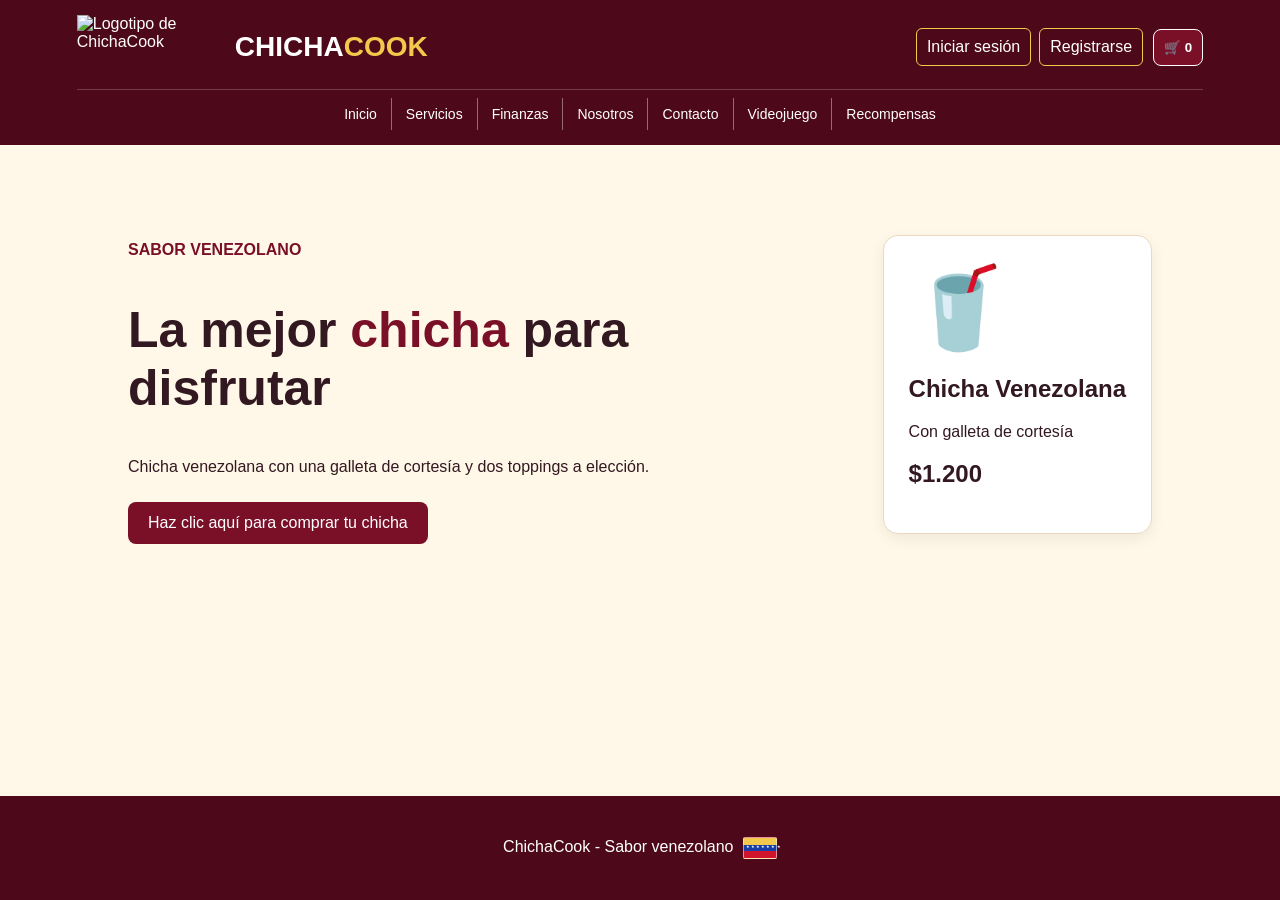
==== index.html @ 67ccfd41 "Add files via upload" ====
<!DOCTYPE html>
<html lang="es">
<head>
    <meta charset="UTF-8">
    <meta name="viewport" content="width=device-width, initial-scale=1.0">
    <link rel="icon" type="image/jpeg" href="imagenes/ChichaCook.png">
    <title>ChichaCook</title>
    <link rel="stylesheet" href="css/style.css">
</head>
<body>

<header>
    <a class="logo" href="index.html" aria-label="ChichaCook, inicio">
        <img src="imagenes/ChichaCook.png" alt="Logotipo de ChichaCook">
        <span class="logo-name"><span>CHICHA</span><span class="logo-accent">COOK</span></span>
    </a>

    <nav class="main-nav" aria-label="Navegación principal">
        <a href="index.html">Inicio</a>
        <a href="servicios.html">Servicios</a>
        <a href="finanzas.html">Finanzas</a>
        <a href="nosotros.html">Nosotros</a>
        <a href="contacto.html">Contacto</a>
        <a href="videojuego.html">Videojuego</a>
        <a href="recompensas.html">Recompensas</a>
</nav>

        <div class="header-actions">
                <nav class="account-nav" aria-label="Cuenta">
                        <a href="login.html">Iniciar sesión</a>
                        <a href="registrarse.html">Registrarse</a>
                </nav>
                <button type="button" onclick="mostrarCarrito()" aria-label="Mostrar carrito">🛒 <b id="cantidad">0</b></button>
        </div>

</header>

<section class="inicio">
    <div>
        <p class="amarillo">SABOR VENEZOLANO</p>

        <h1>La mejor <span>chicha</span> para disfrutar</h1>

        <p>
            Chicha venezolana con una galleta de cortesía
            y dos toppings a elección.
        </p>

        <a class="boton" href="servicios.html">Haz clic aquí para comprar tu chicha</a>
    </div>

    <div class="tarjeta">
        <div class="vaso">🥤</div>
        <h2>Chicha Venezolana</h2>
        <p>Con galleta de cortesía</p>
        <h2>$1.200</h2>
    </div>
</section>


<footer>
    <p>ChichaCook - Sabor venezolano <span class="bandera-venezuela" role="img" aria-label="Bandera de Venezuela"></span></p>
</footer>

<div id="carrito" class="carrito"></div>

<script src="js/script.js"></script>
</body>
</html>
---- css/style.css ----
body {
    margin: 0;
    min-height: 100vh;
    display: flex;
    flex-direction: column;
    font-family: Arial;
    background: #fff8e8;
    color: #321820;
}

header {
    background: #4d0919;
    color: white;
    padding: 15px 6%;
    display: flex;
    align-items: center;
    flex-wrap: wrap;
    gap: 18px;
}

.logo {
    display: flex;
    align-items: center;
    gap: 8px;
    margin-right: auto;
    color: inherit;
    flex-shrink: 0;
    text-decoration: none;
}

.logo img {
    display: block;
    width: 150px;
    height: 64px;
    object-fit: contain;
}

.logo-name {
    color: white;
    font-size: 28px;
    font-weight: bold;
    line-height: 1;
    white-space: nowrap;
}

.logo-accent {
    color: #f2c94c;
}

.logo:focus-visible {
    outline: 2px solid #f2c94c;
    outline-offset: 4px;
}

header h2 {
    margin-right: 0;
}

header h2 span {
    color: #f2c94c;
}

.main-nav,
.account-nav {
    display: flex;
    align-items: center;
}

.main-nav {
    gap: 0;
}

.main-nav a {
    padding: 8px 11px;
    border-right: 1px solid #ffffff66;
    white-space: nowrap;
}

.main-nav a:last-child {
    border-right: 0;
}

.account-nav {
    gap: 8px;
}

.account-nav a {
    padding: 9px 10px;
    border: 1px solid #f2c94c;
    border-radius: 6px;
    white-space: nowrap;
}

.session-user {
    color: white;
    font-weight: bold;
    white-space: nowrap;
}

.session-points {
    padding: 7px 9px;
    color: #4d0919;
    background: #fff8e8;
    border: 1px solid #f2c94c;
    border-radius: 6px;
    font-size: 13px;
    font-weight: bold;
    white-space: nowrap;
}

.account-nav .logout-button {
    padding: 9px 10px;
    color: white;
    background: #7a1028;
    border: 1px solid #f2c94c;
    border-radius: 6px;
    white-space: nowrap;
}

.header-actions {
    display: flex;
    align-items: center;
    gap: 10px;
}

.main-nav a,
.account-nav a {
    color: white;
    text-decoration: none;
}

.main-nav a:hover,
.account-nav a:hover {
    color: #f2c94c;
}

header button {
    background: #7a1028;
    color: white;
    border: 1px solid white;
    padding: 10px;
    border-radius: 8px;
    cursor: pointer;
}

.inicio {
    padding: 80px 10%;
    display: flex;
    justify-content: space-between;
    align-items: center;
    gap: 30px;
}

.inicio div {
    max-width: 550px;
}

.inicio h1 {
    font-size: 50px;
}

.inicio h1 span {
    color: #7a1028;
}

.inicio a:not(.boton) {
    color: #7a1028;
    font-weight: bold;
}

.amarillo {
    color: #7a1028;
    font-weight: bold;
}

.boton {
    display: inline-block;
    background: #7a1028;
    color: white;
    border: none;
    padding: 12px 20px;
    border-radius: 8px;
    text-decoration: none;
    cursor: pointer;
    margin-top: 10px;
}

.boton:hover {
    background: #9d2940;
}

.seccion {
    padding: 60px 10%;
}

.seccion h1 {
    font-size: 40px;
}

.seccion h2 a {
    color: #7a1028;
    text-decoration: none;
}

.tarjeta {
    background: white;
    padding: 25px;
    border-radius: 15px;
    border: 1px solid #ead8c2;
    box-shadow: 0 5px 15px #0001;
}

.tarjetas {
    display: flex;
    gap: 20px;
    margin: 30px 0;
}

.tarjetas .tarjeta,
.precio {
    flex: 1;
}

.precio {
    background: #7a1028;
    color: white;
    padding: 25px;
    border-radius: 15px;
}

.precio h2 {
    color: #f2c94c;
}

.pedido {
    display: flex;
    gap: 25px;
}

.pedido .tarjeta {
    flex: 1;
}

label {
    display: block;
    margin-top: 15px;
    font-weight: bold;
}

select,
input,
textarea {
    width: 100%;
    padding: 10px;
    margin-top: 5px;
    border: 1px solid #ead8c2;
    border-radius: 7px;
    box-sizing: border-box;
}

textarea {
    resize: none;
}

.vaso {
    font-size: 80px;
}

.contacto {
    display: flex;
    gap: 25px;
}

.contacto .tarjeta {
    flex: 1;
}

.login-container {
    display: grid;
    grid-template-columns: minmax(240px, 360px) minmax(300px, 440px);
    align-items: stretch;
    justify-content: center;
    gap: 24px;
    padding: 55px 20px;
}

.auth-welcome {
    display: flex;
    flex-direction: column;
    justify-content: center;
    padding: 38px 32px;
    color: white;
    background: #4d0919;
    border-bottom: 6px solid #f2c94c;
    border-radius: 8px;
    box-sizing: border-box;
}

.auth-welcome h1 {
    margin: 8px 0 14px;
    color: white;
    font-size: 34px;
}

.auth-welcome p:last-child {
    margin-bottom: 0;
    line-height: 1.6;
}

.auth-eyebrow {
    margin: 0;
    color: #f2c94c;
    font-size: 13px;
    font-weight: bold;
}

.login-form,
.register-form {
    width: 100%;
    max-width: 440px;
    padding: 30px;
    background: white;
    border: 2px solid #7a1028;
    border-top: 6px solid #f2c94c;
    border-radius: 8px;
    box-shadow: 0 8px 24px #4d091922;
    box-sizing: border-box;
}

.login-form h2,
.register-form h2 {
    margin: 0 0 22px;
    color: #7a1028;
    text-align: center;
}

.login-form input:focus,
.register-form input:focus {
    outline: 2px solid #f2c94c;
    border-color: #7a1028;
}

.password-field {
    position: relative;
}

.password-field input {
    padding-right: 82px;
}

.password-toggle {
    position: absolute;
    top: 50%;
    right: 8px;
    padding: 6px 8px;
    color: #7a1028;
    background: white;
    border: 0;
    border-radius: 5px;
    font: inherit;
    font-size: 13px;
    font-weight: bold;
    cursor: pointer;
    transform: translateY(-50%);
}

.password-toggle:focus-visible {
    outline: 2px solid #f2c94c;
    outline-offset: 2px;
}

.btn-submit {
    width: 100%;
    margin-top: 22px;
    padding: 12px 18px;
    color: white;
    background: #7a1028;
    border: 0;
    border-radius: 6px;
    font: inherit;
    font-weight: bold;
    cursor: pointer;
}

.btn-submit:hover {
    background: #9d2940;
}

.form-footer {
    margin-top: 18px;
    text-align: center;
}

.form-footer a {
    color: #7a1028;
}

.recovery-link {
    display: block;
    margin: 12px auto 0;
    padding: 0;
    color: #7a1028;
    background: none;
    border: 0;
    font: inherit;
    text-decoration: underline;
    cursor: pointer;
}

.recovery-dialog {
    width: min(440px, calc(100% - 40px));
    max-width: none;
    padding: 0;
    border: 2px solid #7a1028;
    border-top: 6px solid #f2c94c;
    border-radius: 8px;
    box-shadow: 0 12px 36px #0004;
}

.recovery-dialog::backdrop {
    background: #32182099;
}

.recovery-form {
    position: relative;
    padding: 30px;
}

.recovery-form h2 {
    margin: 0 32px 12px 0;
    color: #7a1028;
}

.recovery-form input:focus {
    outline: 2px solid #f2c94c;
    border-color: #7a1028;
}

.recovery-notice,
.recovery-message {
    line-height: 1.5;
}

.recovery-notice {
    margin: 0 0 18px;
    color: #5c4a4d;
    font-size: 14px;
}

.recovery-message {
    margin: 14px 0 0;
    color: #4d0919;
    font-weight: bold;
}

.recovery-close {
    position: absolute;
    top: 12px;
    right: 14px;
    padding: 2px 8px;
    color: #4d0919;
    background: transparent;
    border: 0;
    font-size: 26px;
    cursor: pointer;
}

footer {
    background: #4d0919;
    color: white;
    text-align: center;
    padding: 25px;
    margin-top: auto;
}

.bandera-venezuela {
    position: relative;
    display: inline-block;
    width: 34px;
    height: 22px;
    margin-left: 5px;
    vertical-align: middle;
    border: 1px solid #ffffff88;
    border-radius: 2px;
    background: linear-gradient(to bottom, #f2c94c 0 33.33%, #173ea5 33.33% 66.66%, #cf142b 66.66% 100%);
    box-sizing: border-box;
}

.bandera-venezuela::after {
    position: absolute;
    top: 7px;
    left: 2px;
    width: calc(100% - 4px);
    color: white;
    content: "★ ★ ★ ★ ★ ★ ★";
    font-size: 4px;
    line-height: 1;
    text-align: center;
    white-space: nowrap;
}

.carrito {
    display: none;
    position: fixed;
    right: 20px;
    top: 80px;
    width: 300px;
    max-width: calc(100% - 40px);
    max-height: calc(100vh - 100px);
    overflow-y: auto;
    background: white;
    padding: 20px;
    border: 3px solid #f2c94c;
    border-radius: 15px;
    box-shadow: 0 5px 20px #0004;
    z-index: 10;
    box-sizing: border-box;
}

.carrito.mostrar {
    display: block;
}

.cart-item {
    padding: 12px 0;
    border-bottom: 1px solid #ead8c2;
}

.cart-item label {
    margin-top: 8px;
}

.cart-actions {
    display: flex;
    gap: 8px;
}

.cart-actions .boton {
    flex: 1;
    margin-top: 8px;
    padding: 9px 10px;
}

.trabajadores {
    display: grid;
    grid-template-columns: repeat(3, 1fr);
    gap: 20px;
    margin-top: 30px;
}

.trabajador {
    background: white;
    padding: 25px;
    text-align: center;
    border-radius: 15px;
    border: 1px solid #ead8c2;
    box-shadow: 0 5px 15px #0001;
}

.trabajador h2 {
    color: #7a1028;
    margin-bottom: 5px;
}

.trabajador h3 {
    color: #9d2940;
}

.foto {
    font-size: 65px;
    background: #f8e7b6;
    width: 100px;
    height: 100px;
    margin: auto;
    border-radius: 50%;
    display: flex;
    align-items: center;
    justify-content: center;
    object-fit: cover;
}

.trabajador img.foto {
    display: block;
    width: 150px;
    height: 150px;
    border: 4px solid #f2c94c;
    outline: 3px solid #7a1028;
    box-sizing: border-box;
    object-position: center 25%;
    box-shadow: 0 4px 12px #4d091933;
}

.game-result-popup {
    position: fixed;
    top: 50%;
    left: 50%;
    z-index: 1000;
    display: grid;
    min-width: 230px;
    max-width: calc(100% - 32px);
    box-sizing: border-box;
    gap: 8px;
    padding: 22px 28px;
    color: #321820;
    background: white;
    border: 2px solid #d9b544;
    border-radius: 14px;
    box-shadow: 0 12px 36px #0005;
    text-align: center;
    visibility: hidden;
    opacity: 0;
    pointer-events: none;
    transform: translate(-50%, -45%) scale(.96);
    transition: opacity 160ms ease, transform 160ms ease, visibility 160ms;
}

.game-result-popup.is-visible {
    visibility: visible;
    opacity: 1;
    transform: translate(-50%, -50%) scale(1);
}

.game-result-popup strong {
    font-size: 24px;
}

.game-result-popup span {
    font-size: 17px;
    font-weight: bold;
}

.game-result-popup.is-win {
    min-width: min(380px, calc(100vw - 32px));
    gap: 12px;
    padding: 34px 40px;
    color: #124b32;
    background: linear-gradient(145deg, #fffef7, #e4f8e9);
    border: 4px solid #248451;
    box-shadow: 0 18px 55px #0007, 0 0 0 8px #f2c94c66;
}

.game-result-popup.is-win strong {
    font-size: clamp(34px, 8vw, 46px);
    text-shadow: 0 2px #f2c94c;
}

.game-result-popup.is-win span {
    font-size: clamp(22px, 5vw, 28px);
}

.game-result-popup.is-loss {
    color: #8f1025;
    background: linear-gradient(145deg, #fffafa, #ffe3e6);
    border: 4px solid #c51f35;
}

.game-result-popup.is-visible.is-loss {
    animation: game-loss-border-pulse 700ms ease-in-out infinite alternate;
}

.game-result-popup.is-loss strong {
    color: #b3122b;
    font-size: 30px;
}

@keyframes game-loss-border-pulse {
    from {
        border-color: #c51f35;
        box-shadow: 0 12px 36px #0005, 0 0 0 2px #c51f3544;
    }
    to {
        border-color: #850019;
        box-shadow: 0 14px 40px #0006, 0 0 0 8px #c51f3533;
    }
}

.game-result-popup.is-tie {
    border-color: #d6a900;
}

.game-confetti {
    position: fixed;
    inset: 0;
    z-index: 1001;
    overflow: hidden;
    pointer-events: none;
}

.game-confetti-piece {
    position: absolute;
    top: -24px;
    width: 10px;
    height: 16px;
    background: #f2c94c;
    animation: game-confetti-fall 2.4s ease-in forwards;
}

.game-confetti-piece:nth-child(3n) {
    background: #c51f35;
}

.game-confetti-piece:nth-child(3n + 1) {
    background: #248451;
}

.game-confetti-piece:nth-child(4n) {
    width: 8px;
    height: 12px;
    border-radius: 50%;
}

@keyframes game-confetti-fall {
    from {
        opacity: 1;
        transform: translate3d(0, -5vh, 0) rotate(0);
    }
    to {
        opacity: 0;
        transform: translate3d(var(--confetti-drift), 110vh, 0) rotate(800deg);
    }
}

.game-page {
    width: min(100% - 48px, 1040px);
    margin: 0 auto;
    padding: 48px 0 64px;
    box-sizing: border-box;
}

.game-welcome {
    display: flex;
    align-items: center;
    gap: 28px;
    padding: 32px;
    color: white;
    background: #4d0919;
    border-bottom: 6px solid #f2c94c;
    border-radius: 16px;
    box-shadow: 0 8px 24px #4d091922;
}

.blackjack-welcome-card {
    display: flex;
    width: 78px;
    height: 108px;
    flex: 0 0 auto;
    flex-direction: column;
    justify-content: space-between;
    padding: 8px;
    color: #c51f35;
    background: white;
    border: 2px solid #f2c94c;
    border-radius: 10px;
    box-shadow: 0 5px 12px #0004;
    box-sizing: border-box;
}

.blackjack-welcome-card span:last-child {
    align-self: flex-end;
    transform: rotate(180deg);
}

.blackjack-welcome-card strong {
    align-self: center;
    font-size: 36px;
    line-height: 1;
}

.roulette-welcome {
    margin-top: 30px;
}

.roulette-welcome-icon {
    display: grid;
    width: 88px;
    height: 88px;
    flex: 0 0 auto;
    place-items: center;
    color: #4d0919;
    background: #fff8e8;
    border: 3px solid #f2c94c;
    border-radius: 50%;
    font-size: 48px;
}

.game-eyebrow {
    margin: 0;
    color: #a32840;
    font-size: 13px;
    font-weight: bold;
    letter-spacing: 1.4px;
}

.game-welcome .game-eyebrow {
    color: #f2c94c;
}

.game-welcome h1 {
    margin: 8px 0 10px;
    font-size: clamp(26px, 4vw, 38px);
    line-height: 1.15;
}

.game-welcome div > p:last-child {
    margin: 0;
    color: #fff4e4;
    line-height: 1.6;
}

.blackjack-section {
    margin-top: 30px;
    padding: 28px;
    background: white;
    border: 1px solid #ead8c2;
    border-radius: 16px;
    box-shadow: 0 8px 24px #32182012;
}

.blackjack-heading,
.blackjack-footer {
    display: flex;
    align-items: center;
    justify-content: space-between;
    gap: 18px;
}

.blackjack-heading h2 {
    margin: 6px 0 0;
    color: #4d0919;
    font-size: 28px;
}

.blackjack-score {
    display: flex;
    flex-wrap: wrap;
    gap: 10px;
}

.blackjack-score span {
    padding: 10px 14px;
    color: #4d0919;
    background: #fff8e8;
    border: 1px solid #ead8c2;
    border-radius: 999px;
    white-space: nowrap;
}

.blackjack-score strong {
    margin-left: 4px;
    color: #7a1028;
}

.blackjack-table {
    display: grid;
    gap: 18px;
    margin: 24px 0;
    padding: 22px;
    background: #176244;
    border: 5px solid #4d0919;
    border-radius: 24px;
    box-shadow: inset 0 0 0 2px #f2c94c;
}

.blackjack-hand {
    min-height: 142px;
    padding: 16px;
    color: white;
    background: #ffffff0d;
    border: 1px solid #ffffff38;
    border-radius: 14px;
}

.hand-heading {
    display: flex;
    align-items: center;
    justify-content: space-between;
    gap: 12px;
}

.hand-heading h3 {
    margin: 0;
    font-size: 20px;
}

.hand-total {
    color: #f2c94c;
    font-weight: bold;
}

.playing-cards {
    display: flex;
    flex-wrap: wrap;
    gap: 12px;
    min-height: 106px;
    margin-top: 14px;
}

.playing-card {
    position: relative;
    display: flex;
    width: 72px;
    height: 102px;
    flex: 0 0 auto;
    flex-direction: column;
    justify-content: space-between;
    padding: 8px;
    color: #321820;
    background: #fffdf7;
    border: 2px solid #ead8c2;
    border-radius: 9px;
    box-shadow: 0 4px 8px #0003;
    box-sizing: border-box;
}

.playing-card.is-dealing {
    animation: card-deal 420ms cubic-bezier(.2, .8, .25, 1) both;
}

.playing-card.is-revealing {
    transform-origin: center;
    animation: card-reveal 460ms ease-out both;
}

.playing-cards .playing-card:nth-child(2) {
    animation-delay: 90ms;
}

.playing-cards .playing-card:nth-child(3) {
    animation-delay: 160ms;
}

.playing-cards .playing-card:nth-child(4) {
    animation-delay: 230ms;
}

.playing-card .card-corner {
    font-size: 16px;
    font-weight: bold;
    line-height: 1;
}

.playing-card .card-suit {
    align-self: center;
    font-size: 32px;
    line-height: 1;
}

.playing-card.is-red {
    color: #c51f35;
}

.playing-card.is-hidden {
    align-items: center;
    justify-content: center;
    color: white;
    background: repeating-linear-gradient(45deg, #7a1028, #7a1028 8px, #9d2940 8px, #9d2940 16px);
    border: 3px solid #f2c94c;
    font-size: 30px;
}

.blackjack-footer {
    padding-top: 18px;
    border-top: 1px solid #ead8c2;
}

.blackjack-footer p {
    margin: 0;
    color: #5c4045;
    font-weight: bold;
    line-height: 1.5;
}

.blackjack-footer .blackjack-message {
    flex: 1 1 240px;
    min-height: 24px;
    padding: 14px 16px;
    background: #fff8e8;
    border-left: 4px solid #f2c94c;
    border-radius: 8px;
}

.blackjack-message.is-win {
    color: #176244;
    background: #e8f5ed;
    border-left-color: #248451;
}

.blackjack-message.is-loss {
    color: #7a1028;
    background: #fff0f1;
    border-left-color: #c51f35;
}

.blackjack-message.is-tie {
    color: #634c00;
    background: #fff8d9;
    border-left-color: #d6a900;
}

.blackjack-message.message-pop {
    animation: message-pop 280ms ease-out;
}

.blackjack-actions {
    display: flex;
    flex-wrap: wrap;
    justify-content: flex-end;
    gap: 8px;
}

.bet-control {
    display: flex;
    align-items: center;
    gap: 8px;
    margin: 0;
    color: #4d0919;
    font-size: 14px;
}

.bet-control input {
    width: 100px;
    margin: 0;
    padding: 10px;
    font: inherit;
    font-weight: bold;
}

.bet-control input:focus-visible {
    outline: 2px solid #f2c94c;
    border-color: #7a1028;
}

.blackjack-actions .bet-control input:disabled {
    background: #f2ece7;
}

.blackjack-actions .boton {
    margin-top: 0;
    font: inherit;
    font-weight: bold;
}

.blackjack-actions .boton:disabled {
    background: #a99a9c;
    cursor: not-allowed;
}

.roulette-section {
    margin-top: 30px;
    padding: 28px;
    background: white;
    border: 1px solid #ead8c2;
    border-radius: 16px;
    box-shadow: 0 8px 24px #32182012;
}

.roulette-heading {
    display: flex;
    align-items: center;
    justify-content: space-between;
    gap: 18px;
}

.roulette-heading h2 {
    margin: 6px 0;
    color: #4d0919;
    font-size: 28px;
}

.roulette-heading div > p:last-child {
    margin: 0;
    color: #5c4045;
}

.roulette-countdown {
    width: 100%;
    margin: 0;
    padding: 10px 12px;
    color: #4d0919;
    background: #fff8e8;
    border: 1px solid #f2c94c;
    border-radius: 8px;
    font-size: 14px;
    font-weight: bold;
    line-height: 1.4;
    text-align: center;
}

.roulette-balance {
    flex: 0 0 auto;
    margin: 0;
    padding: 10px 14px;
    color: #4d0919;
    background: #fff8e8;
    border: 1px solid #ead8c2;
    border-radius: 999px;
    font-weight: bold;
}

.roulette-balance strong {
    color: #7a1028;
}

.roulette-layout {
    display: grid;
    grid-template-columns: minmax(0, 1fr) minmax(290px, 320px);
    align-items: start;
    gap: 24px;
    margin-top: 24px;
}

.roulette-table-wrap {
    min-width: 0;
    padding: 14px;
    overflow-x: hidden;
    background: #176244;
    border: 4px solid #4d0919;
    border-radius: 16px;
    box-shadow: inset 0 0 0 2px #f2c94c;
}

.roulette-felt {
    display: grid;
    min-width: 0;
    grid-template-columns: 38px repeat(12, minmax(0, 1fr)) 44px;
    grid-template-rows: repeat(5, 44px);
    gap: 4px;
}

.roulette-board {
    display: contents;
}

.roulette-number {
    position: relative;
    color: white;
    background: #252525;
    border: 1px solid #ffffffaa;
    border-radius: 5px;
    font: inherit;
    font-weight: bold;
    cursor: pointer;
    transition: transform 120ms ease, box-shadow 120ms ease;
}

.roulette-number.is-red {
    background: #c51f35;
}

.roulette-number.is-green {
    background: #16844f;
}

.roulette-number.is-on-bet,
.roulette-bet-choice.is-on-bet {
    box-shadow: inset 0 0 0 3px #f2c94c;
}

.roulette-chip {
    position: absolute;
    top: -6px;
    right: -5px;
    z-index: 3;
    display: grid;
    width: 19px;
    height: 19px;
    place-items: center;
    color: #4d0919;
    background: #f2c94c;
    border: 1px solid white;
    border-radius: 50%;
    font-size: 11px;
    line-height: 1;
}

.roulette-number:hover,
.roulette-number.is-selected {
    z-index: 1;
    outline: 3px solid #f2c94c;
    outline-offset: 1px;
    transform: scale(1.06);
}

.roulette-number:focus-visible,
.roulette-bet-choice:focus-visible,
.roulette-play .boton:focus-visible {
    outline: 3px solid #f2c94c;
    outline-offset: 3px;
}

.roulette-bet-options {
    display: contents;
}

.roulette-bet-choice {
    position: relative;
    width: 100%;
    min-width: 0;
    padding: 4px 2px;
    color: #321820;
    background: white;
    border: 1px solid #f2c94c;
    border-radius: 3px;
    font: inherit;
    font-size: 12px;
    font-weight: bold;
    cursor: pointer;
}

.roulette-quick-bets {
    display: flex;
    flex-wrap: wrap;
    align-items: center;
    justify-content: center;
    gap: 7px;
}

.roulette-quick-bets > span {
    width: 100%;
    color: #4d0919;
    font-size: 13px;
    font-weight: bold;
}

.roulette-chip-choice {
    min-width: 52px;
    padding: 7px 10px;
    color: #4d0919;
    background: #fff8e8;
    border: 1px solid #d9b544;
    border-radius: 999px;
    font: inherit;
    font-size: 13px;
    font-weight: bold;
    cursor: pointer;
}

.roulette-chip-choice[aria-pressed="true"] {
    color: white;
    background: #7a1028;
    border-color: #7a1028;
}

.roulette-chip-choice:disabled {
    cursor: not-allowed;
    opacity: .6;
}

.roulette-bet-choice.is-selected {
    outline: 2px solid #f2c94c;
    border-color: #7a1028;
}

.roulette-bet-choice.roulette-red {
    color: white;
    background: #c51f35;
    border-color: #c51f35;
}

.roulette-bet-choice.roulette-black {
    color: white;
    background: #252525;
    border-color: #252525;
}

.roulette-column-bet,
.roulette-dozen-bet {
    color: white;
    background: #176244;
    border-color: #f2c94c;
}

.roulette-outside-bet {
    font-size: 11px;
}

.roulette-selection {
    min-height: 22px;
    margin: 14px 0 0;
    color: white;
    font-weight: bold;
}

.roulette-pending {
    margin-top: 12px;
    padding: 12px;
    color: #321820;
    background: #fff8e8;
    border: 1px solid #f2c94c;
    border-radius: 6px;
}

.roulette-pending-heading {
    display: flex;
    align-items: center;
    justify-content: space-between;
    gap: 8px;
    font-size: 14px;
}

.roulette-clear-bets {
    padding: 5px 8px;
    color: #7a1028;
    background: white;
    border: 1px solid #d8b6bb;
    border-radius: 4px;
    font: inherit;
    font-size: 12px;
    cursor: pointer;
}

.roulette-clear-bets:disabled {
    cursor: not-allowed;
    opacity: .5;
}

.roulette-pending-list {
    display: grid;
    height: 112px;
    gap: 6px;
    margin: 10px 0 0;
    padding: 0;
    overflow-y: auto;
    overscroll-behavior: contain;
    list-style: none;
}

.roulette-pending-list li.is-empty {
    align-self: start;
    color: #806d68;
    font-style: italic;
}

.roulette-pending-list li {
    display: grid;
    grid-template-columns: minmax(0, 1fr) auto;
    align-items: center;
    gap: 8px;
    font-size: 13px;
}

@media (max-width: 600px) {
    .roulette-pending-list {
        height: 96px;
    }
}

.roulette-total-bet {
    margin: 10px 0 0;
    padding-top: 8px;
    border-top: 1px solid #ead8c2;
    font-size: 13px;
    font-weight: bold;
    line-height: 1.45;
}

.roulette-play {
    display: flex;
    align-items: center;
    flex-direction: column;
    gap: 12px;
    text-align: center;
}

.roulette-wheel {
    position: relative;
    display: grid;
    width: 320px;
    height: 320px;
    max-width: 100%;
    place-items: center;
    background: #4d0919;
    border: 8px solid #f2c94c;
    border-radius: 50%;
    box-shadow: 0 5px 14px #32182033, inset 0 0 0 6px #4d0919;
}

.roulette-wheel::before {
    position: absolute;
    z-index: 4;
    top: -2px;
    left: 50%;
    width: 0;
    height: 0;
    border-top: 20px solid #f2c94c;
    border-right: 11px solid transparent;
    border-left: 11px solid transparent;
    content: "";
    filter: drop-shadow(0 2px 2px #0008);
    transform: translateX(-50%);
}

.roulette-wheel-ring {
    position: absolute;
    inset: 8px;
    --wheel-radius: 126px;
    overflow: hidden;
    border: 3px solid #f2c94c;
    border-radius: 50%;
    box-shadow: inset 0 0 0 4px #4d0919;
}

.roulette-wheel-ring.is-idle {
    animation: roulette-idle-spin 90s linear infinite;
}

.roulette-wheel-number {
    position: absolute;
    top: 50%;
    left: 50%;
    z-index: 1;
    min-width: 20px;
    color: white;
    font-size: 11px;
    font-weight: bold;
    text-align: center;
    text-shadow: 0 1px 2px #000;
    user-select: none;
}

.roulette-wheel-number-label {
    display: block;
}

.roulette-wheel-ring.is-idle .roulette-wheel-number-label {
    animation: roulette-label-counter-spin 90s linear infinite;
}

.roulette-ball-track {
    position: absolute;
    z-index: 1;
    inset: 8px;
    border-radius: 50%;
    opacity: 0;
    pointer-events: none;
    transition: opacity 180ms ease;
    transform: rotate(0);
}

.roulette-ball-track.is-revealed {
    opacity: 1;
}

.roulette-ball-track.is-spinning {
    animation: roulette-ball-spin var(--ball-duration, 8500ms) cubic-bezier(.25, .1, .25, 1) both;
}

.roulette-ball-track.is-spinning .roulette-ball {
    animation: roulette-ball-drop var(--ball-duration, 8500ms) ease-in both;
}

.roulette-ball-track.is-landed .roulette-ball {
    top: 18px;
}

.roulette-ball {
    position: absolute;
    top: 2px;
    left: 50%;
    width: 12px;
    height: 12px;
    background: radial-gradient(circle at 35% 30%, #fff, #ddd 60%, #777);
    border: 1px solid #4d0919;
    border-radius: 50%;
    box-shadow: 0 1px 4px #0009;
    transform: translateX(-50%);
}

.roulette-wheel #roulette-result {
    position: relative;
    z-index: 2;
    display: grid;
    width: 66px;
    height: 66px;
    place-items: center;
    color: #f2c94c;
    background: #4d0919;
    border: 2px solid #f2c94c;
    border-radius: 50%;
    font-size: 24px;
    font-weight: bold;
}

.roulette-play .bet-control {
    justify-content: center;
}

.roulette-max-bet {
    padding: 9px 14px;
    color: #4d0919;
    background: #fff8e8;
    border: 1px solid #d9b544;
    border-radius: 6px;
    font: inherit;
    font-weight: bold;
    cursor: pointer;
}

.roulette-max-bet:hover:not(:disabled) {
    background: #f2c94c;
}

.roulette-add-bet {
    width: 100%;
    max-width: 220px;
    padding: 10px 14px;
    color: white;
    background: #176244;
    border: 1px solid #0f4b33;
    border-radius: 6px;
    font: inherit;
    font-weight: bold;
    cursor: pointer;
}

.roulette-bet-actions {
    display: grid;
    width: 100%;
    max-width: 320px;
    grid-template-columns: 1fr 1fr;
    gap: 8px;
}

.roulette-bet-actions .roulette-add-bet {
    max-width: none;
}

.roulette-undo-bet {
    padding: 10px 12px;
    color: #7a1028;
    background: white;
    border: 1px solid #d8b6bb;
    border-radius: 6px;
    font: inherit;
    font-weight: bold;
    cursor: pointer;
}

.roulette-undo-bet:disabled {
    cursor: not-allowed;
    opacity: .55;
}

.roulette-undo-bet:hover:not(:disabled) {
    background: #fff0f1;
}

.roulette-add-bet:hover:not(:disabled) {
    background: #0f4b33;
}

.roulette-play .boton {
    width: 100%;
    max-width: 220px;
    margin-top: 0;
    font: inherit;
    font-weight: bold;
}

.roulette-play .boton:disabled,
.roulette-add-bet:disabled,
.roulette-max-bet:disabled,
.roulette-bet-choice:disabled,
.roulette-number:disabled,
.bet-control input:disabled {
    cursor: not-allowed;
    opacity: .65;
}

.roulette-message {
    min-height: 42px;
    margin: 0;
    color: #5c4045;
    font-weight: bold;
    line-height: 1.5;
}

.roulette-message.is-win {
    color: #176244;
}

.roulette-message.is-loss {
    color: #7a1028;
}

@keyframes roulette-idle-spin {
    from {
        transform: rotate(var(--wheel-start-angle, 0deg));
    }
    to {
        transform: rotate(calc(var(--wheel-start-angle, 0deg) + 360deg));
    }
}

@keyframes roulette-label-counter-spin {
    from {
        transform: rotate(calc(0deg - var(--wheel-start-angle, 0deg)));
    }
    to {
        transform: rotate(calc(0deg - var(--wheel-start-angle, 0deg) - 360deg));
    }
}

@keyframes roulette-ball-spin {
    from {
        transform: rotate(var(--ball-start-angle, 0deg));
    }
    to {
        transform: rotate(var(--ball-end-angle, -1080deg));
    }
}

@keyframes roulette-ball-drop {
    from {
        top: 2px;
    }
    to {
        top: 18px;
    }
}

@keyframes card-deal {
    from {
        opacity: 0;
        transform: translate(-28px, -18px) rotate(-12deg) scale(.82);
    }
    to {
        opacity: 1;
        transform: translate(0, 0) rotate(0) scale(1);
    }
}

@keyframes card-reveal {
    from {
        opacity: .55;
        transform: rotateY(90deg);
    }
    to {
        opacity: 1;
        transform: rotateY(0);
    }
}

@keyframes message-pop {
    from {
        opacity: .5;
        transform: translateY(5px) scale(.98);
    }
    to {
        opacity: 1;
        transform: translateY(0) scale(1);
    }
}

@media (prefers-reduced-motion: reduce) {
    .game-result-popup.is-visible.is-loss {
        animation: none;
        border-color: #c51f35;
        box-shadow: 0 12px 36px #0005, 0 0 0 4px #c51f3533;
    }

    .game-confetti-piece {
        animation-duration: 1ms;
        animation-delay: 0ms !important;
    }

    .playing-card.is-dealing,
    .playing-card.is-revealing,
    .blackjack-message.message-pop,
    .roulette-wheel-ring.is-idle,
    .roulette-wheel-ring.is-idle .roulette-wheel-number-label,
    .roulette-ball-track.is-spinning,
    .roulette-ball-track.is-spinning .roulette-ball {
        animation-duration: 1ms;
        animation-iteration-count: 1;
    }
}

.rewards-page {
    width: min(100% - 48px, 1000px);
    margin: 0 auto;
    padding: 54px 0 68px;
    box-sizing: border-box;
}

.rewards-welcome {
    padding: 36px;
    color: white;
    background: #4d0919;
    border-bottom: 6px solid #f2c94c;
    border-radius: 10px;
    box-shadow: 0 8px 24px #4d091922;
}

.rewards-eyebrow {
    margin: 0;
    color: #a32840;
    font-size: 13px;
    font-weight: bold;
    letter-spacing: 1.4px;
}

.rewards-welcome .rewards-eyebrow {
    color: #f2c94c;
}

.rewards-welcome h1 {
    margin: 10px 0;
    font-size: clamp(30px, 5vw, 42px);
}

.rewards-welcome p:last-child {
    margin: 0;
    color: #fff4e4;
    line-height: 1.6;
}

.reward-card {
    display: flex;
    align-items: center;
    gap: 28px;
    margin-top: 28px;
    padding: 32px;
    background: white;
    border: 1px solid #ead8c2;
    border-left: 5px solid #f2c94c;
    border-radius: 10px;
    box-shadow: 0 8px 24px #32182012;
}

.reward-icon {
    display: grid;
    width: 144px;
    height: 144px;
    flex: 0 0 auto;
    place-items: center;
    background: #fff8e8;
    border: 2px solid #f2c94c;
    border-radius: 50%;
    font-size: 76px;
}

.reward-details h2 {
    margin: 6px 0 10px;
    color: #4d0919;
    font-size: 30px;
}

.reward-details {
    min-width: 0;
}

.reward-details > p:not(.rewards-eyebrow):not(.reward-cost):not(.redeem-message) {
    margin: 0;
    color: #5c4045;
    line-height: 1.6;
}

.reward-details .reward-balance {
    margin-top: 14px !important;
    color: #176244 !important;
    font-weight: bold;
}

.reward-status {
    display: inline-flex;
    max-width: 100%;
    margin: 12px 0 0 !important;
    padding: 7px 11px;
    color: #176244 !important;
    background: #e8f3ec;
    border-radius: 999px;
    font-size: 13px;
    font-weight: bold;
    line-height: 1.4;
}

.reward-status.is-redeemed {
    color: #5c4045 !important;
    background: #f0e9e5;
}

.reward-cost {
    margin: 18px 0 4px;
    color: #7a1028;
    font-size: 32px;
    font-weight: bold;
}

.reward-cost span {
    font-size: 17px;
}

.reward-details .boton {
    font: inherit;
    font-weight: bold;
}

.reward-details .boton:disabled {
    background: #6b806f;
    cursor: default;
}

.redeem-message {
    margin: 14px 0 0;
    color: #176244;
    font-weight: bold;
    line-height: 1.5;
}

.redeem-message.is-redeem-error {
    color: #7a1028;
}

@media (max-width: 1100px) {
    .roulette-layout {
        grid-template-columns: minmax(0, 1fr);
    }

    .roulette-play {
        display: grid;
        grid-template-columns: minmax(220px, 340px) minmax(0, 1fr);
        justify-items: center;
    }

    .roulette-wheel {
        grid-row: span 5;
    }
}

@media (min-width: 901px) {
    header {
        display: grid;
        grid-template-columns: minmax(0, 1fr) auto;
        gap: 10px 24px;
    }

    .logo {
        grid-column: 1;
        grid-row: 1;
    }

    .header-actions {
        grid-column: 2;
        grid-row: 1;
    }

    .main-nav {
        grid-column: 1 / -1;
        grid-row: 2;
        flex-wrap: wrap;
        justify-content: center;
        border-top: 1px solid #ffffff33;
        padding-top: 8px;
    }

    .main-nav a {
        padding: 8px 14px;
        font-size: 14px;
    }

    .session-user {
        max-width: 180px;
        overflow: hidden;
        text-overflow: ellipsis;
    }

    .login-container {
        width: min(calc(100% - 48px), 1040px);
        grid-template-columns: minmax(300px, .9fr) minmax(380px, 1fr);
        gap: 0;
        margin: auto;
        padding: 64px 24px;
    }

    .auth-welcome {
        padding: 48px 40px;
        border-radius: 16px 0 0 16px;
    }

    .auth-welcome h1 {
        font-size: clamp(32px, 3vw, 42px);
    }

    .login-form,
    .register-form {
        max-width: none;
        padding: 42px;
        border-left: 0;
        border-radius: 0 16px 16px 0;
    }
}

@media (max-width: 900px) {
    header {
        justify-content: space-between;
        padding-right: 4%;
        padding-left: 4%;
    }

    .logo {
        margin-right: 0;
    }

    .main-nav {
        order: 3;
        flex: 1 0 100%;
        flex-wrap: wrap;
        justify-content: center;
        padding: 5px 0;
    }

    .header-actions {
        margin-left: auto;
    }
}

@media (max-width: 700px) {
    header {
        gap: 10px;
        padding: 12px 5%;
    }

    .logo {
        margin-right: 0;
    }

    .logo img {
        width: 118px;
        height: 52px;
    }

    .logo-name {
        font-size: 23px;
    }

    .login-container {
        grid-template-columns: minmax(0, 440px);
        gap: 16px;
        padding: 36px 20px;
    }

    .auth-welcome,
    .login-form,
    .register-form {
        border-radius: 12px;
    }

    .auth-welcome {
        padding: 26px 24px;
    }

    .auth-welcome h1 {
        font-size: 28px;
    }

    .header-actions {
        flex-wrap: wrap;
        justify-content: flex-end;
        gap: 6px;
    }

    .account-nav {
        flex-wrap: wrap;
        gap: 6px;
    }

    .account-nav a {
        padding: 8px 7px;
        font-size: 13px;
    }

    .main-nav {
        display: grid;
        grid-template-columns: repeat(2, minmax(0, 1fr));
        gap: 4px;
        justify-content: stretch;
        padding: 0;
    }

    .main-nav a {
        padding: 9px 6px;
        border: 0;
        border-radius: 6px;
        background: #ffffff12;
        text-align: center;
    }

    .inicio,
    .pedido,
    .tarjetas,
    .contacto {
        flex-direction: column;
    }

    .inicio h1 {
        font-size: clamp(32px, 8vw, 42px);
        line-height: 1.1;
    }

    .inicio {
        align-items: stretch;
        padding: 44px 6%;
    }

    .inicio > div {
        max-width: none;
    }

    .inicio .boton {
        display: block;
        text-align: center;
    }

    .seccion h1 {
        font-size: clamp(30px, 7vw, 38px);
    }

    .tarjeta {
        padding: 20px;
    }

    .trabajadores {
        grid-template-columns: repeat(2, minmax(0, 1fr));
    }

    .seccion {
        padding: 40px 5%;
    }

    footer {
        padding: 20px 12px;
    }

    .carrito {
        top: 12px;
        right: 12px;
        width: min(340px, calc(100% - 24px));
        max-height: calc(100dvh - 24px);
    }

    .game-page {
        width: min(100% - 32px, 640px);
        padding: 32px 0 44px;
    }

    .rewards-page {
        width: min(100% - 32px, 640px);
        padding: 36px 0 48px;
    }

    .game-welcome {
        gap: 20px;
        padding: 26px;
    }

    .blackjack-welcome-card {
        width: 70px;
        height: 98px;
    }

    .blackjack-section {
        padding: 22px;
    }

    .blackjack-footer {
        align-items: stretch;
        flex-direction: column;
        gap: 10px;
    }

    .blackjack-footer .blackjack-message {
        flex: 0 1 auto;
        min-height: 0;
        margin: 0;
        font-size: 14px;
        padding: 9px 11px;
    }

    .blackjack-heading {
        align-items: flex-start;
        flex-direction: column;
    }

    .blackjack-table {
        padding: 14px;
    }

    .blackjack-footer .blackjack-message {
        min-height: 0;
        padding: 10px 12px;
    }

    .blackjack-footer {
        gap: 10px;
        padding-top: 12px;
    }

    .blackjack-actions {
        gap: 6px;
    }

    .roulette-section {
        padding: 22px;
    }

    .roulette-layout {
        gap: 14px;
        margin-top: 16px;
    }

    .roulette-table-wrap {
        padding: 12px;
        overflow-x: hidden;
    }

    .roulette-felt {
        min-width: 0;
        grid-template-columns: repeat(3, minmax(0, 1fr));
        grid-template-rows: repeat(13, minmax(44px, auto)) auto;
    }

    .roulette-number,
    .roulette-bet-choice {
        grid-column: auto !important;
        grid-row: auto !important;
        min-height: 44px;
    }

    .roulette-number {
        padding: 0;
        font-size: 15px;
    }

    .roulette-bet-options {
        display: grid;
        grid-column: 1 / -1;
        grid-template-columns: repeat(3, minmax(0, 1fr));
        gap: 6px;
        margin-top: 8px;
    }

    .roulette-bet-choice {
        padding: 6px 3px;
        font-size: 12px;
    }

    .roulette-layout {
        grid-template-columns: minmax(0, 1fr);
    }

    .roulette-play {
        display: grid;
        grid-template-columns: auto 1fr;
        gap: 8px;
        justify-items: center;
    }

    .roulette-countdown {
        grid-column: 1 / -1;
    }

    .roulette-selection {
        min-height: 0;
        margin-top: 8px;
    }

    .roulette-message {
        min-height: 0;
    }

    .roulette-wheel {
        grid-row: span 3;
    }
}

@media (max-width: 420px) {
    .main-nav {
        grid-template-columns: repeat(2, minmax(0, 1fr));
    }

    .trabajadores {
        grid-template-columns: minmax(0, 1fr);
    }

    .seccion {
        padding: 32px 16px;
    }

    .tarjeta {
        padding: 18px;
    }

    .login-container {
        padding: 28px 16px;
    }

    .login-form,
    .register-form,
    .recovery-form {
        padding: 22px 18px;
    }

    .game-page {
        width: min(100% - 24px, 360px);
    }

    .game-welcome {
        align-items: flex-start;
        flex-direction: column;
        padding: 22px;
    }

    .blackjack-welcome-card {
        width: 64px;
        height: 90px;
    }

    .rewards-page {
        width: min(100% - 24px, 360px);
    }

    .rewards-welcome {
        padding: 24px;
    }

    .reward-card {
        align-items: flex-start;
        flex-direction: column;
        gap: 20px;
        padding: 22px;
    }

    .reward-card .reward-details {
        width: 100%;
    }

    .reward-icon {
        width: 100px;
        height: 100px;
        font-size: 54px;
    }

    .reward-details h2 {
        font-size: 26px;
    }

    .blackjack-section {
        padding: 18px 14px;
    }

    .roulette-section {
        padding: 18px 14px;
    }

    .roulette-heading {
        align-items: flex-start;
        flex-direction: column;
    }

    .roulette-countdown {
        padding: 8px 10px;
        font-size: 13px;
    }

    .roulette-heading h2 {
        font-size: 24px;
    }

    .roulette-table-wrap {
        padding: 12px;
    }

    .roulette-play {
        grid-template-columns: 1fr;
    }

    .roulette-wheel {
        grid-row: auto;
        width: 260px;
        height: 260px;
        margin: 0 auto;
    }

    .roulette-wheel-ring {
        --wheel-radius: 114px;
    }

    .blackjack-heading h2 {
        font-size: 24px;
    }

    .blackjack-score {
        gap: 7px;
    }

    .blackjack-score span {
        padding: 8px 10px;
        font-size: 14px;
    }

    .blackjack-table {
        padding: 10px;
        border-radius: 18px;
    }

    .blackjack-hand {
        padding: 12px 10px;
    }

    .playing-cards {
        gap: 8px;
    }

    .playing-card {
        width: 60px;
        height: 86px;
        padding: 6px;
    }

    .playing-card .card-suit {
        font-size: 26px;
    }

    .blackjack-footer {
        align-items: stretch;
        flex-direction: column;
    }

    .blackjack-actions {
        justify-content: stretch;
    }

    .blackjack-actions .boton {
        flex: 1 1 130px;
    }
}
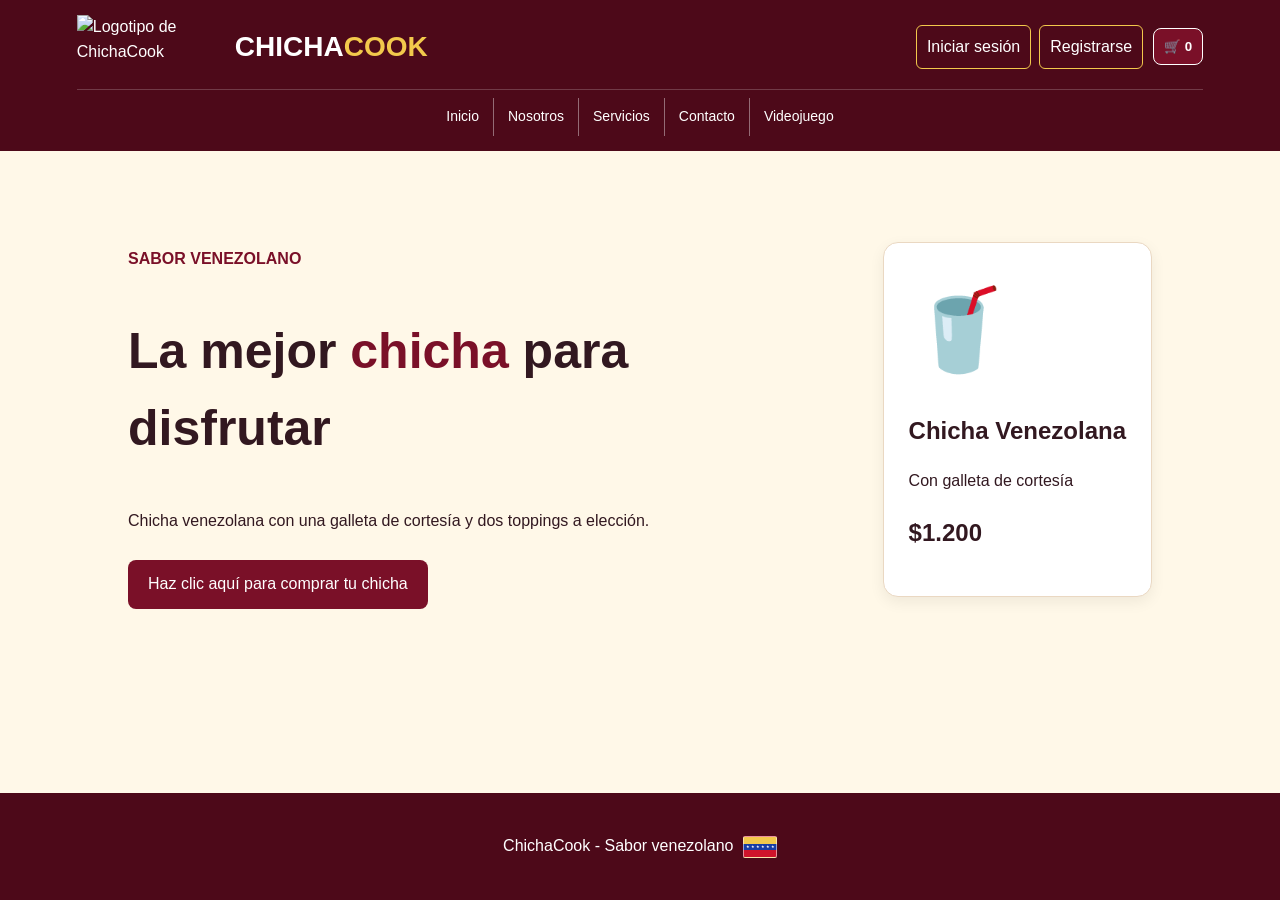
==== commit 9abc7849: "Add files via upload" ====
--- a/index.html
+++ b/index.html
@@ -15,14 +15,16 @@
         <span class="logo-name"><span>CHICHA</span><span class="logo-accent">COOK</span></span>
     </a>
 
-    <nav class="main-nav" aria-label="Navegación principal">
+    <button class="menu-toggle" type="button" onclick="toggleMenu()" aria-label="Abrir menú" aria-expanded="false" aria-controls="main-nav">
+        <span class="menu-icon" aria-hidden="true"></span>
+    </button>
+
+    <nav class="main-nav" id="main-nav" aria-label="Navegación principal">
         <a href="index.html">Inicio</a>
+        <a href="nosotros.html">Nosotros</a>
         <a href="servicios.html">Servicios</a>
-        <a href="finanzas.html">Finanzas</a>
-        <a href="nosotros.html">Nosotros</a>
         <a href="contacto.html">Contacto</a>
         <a href="videojuego.html">Videojuego</a>
-        <a href="recompensas.html">Recompensas</a>
 </nav>
 
         <div class="header-actions">
@@ -30,7 +32,7 @@
                         <a href="login.html">Iniciar sesión</a>
                         <a href="registrarse.html">Registrarse</a>
                 </nav>
-                <button type="button" onclick="mostrarCarrito()" aria-label="Mostrar carrito">🛒 <b id="cantidad">0</b></button>
+                <button type="button" onclick="mostrarCarrito()" aria-label="Mostrar carrito" aria-expanded="false">🛒 <b id="cantidad">0</b></button>
         </div>
 
 </header>
--- a/css/style.css
+++ b/css/style.css
@@ -3,7 +3,9 @@
     min-height: 100vh;
     display: flex;
     flex-direction: column;
-    font-family: Arial;
+    font-family: "Segoe UI", Arial, sans-serif;
+    font-size: 16px;
+    line-height: 1.55;
     background: #fff8e8;
     color: #321820;
 }
@@ -141,6 +143,112 @@
     padding: 10px;
     border-radius: 8px;
     cursor: pointer;
+}
+
+.menu-toggle {
+    display: none;
+    width: 44px;
+    height: 44px;
+    place-items: center;
+    border-color: #f2c94c;
+}
+
+.menu-icon,
+.menu-icon::before,
+.menu-icon::after {
+    display: block;
+    width: 20px;
+    height: 2px;
+    background: currentColor;
+}
+
+.menu-icon {
+    position: relative;
+}
+
+.menu-icon::before,
+.menu-icon::after {
+    position: absolute;
+    left: 0;
+    content: "";
+}
+
+.menu-icon::before {
+    top: -6px;
+}
+
+.menu-icon::after {
+    top: 6px;
+}
+
+.menu-toggle:focus-visible {
+    outline: 2px solid #f2c94c;
+    outline-offset: 3px;
+}
+
+.aviso-fondo {
+    position: fixed;
+    inset: 0;
+    z-index: 1200;
+    display: grid;
+    place-items: center;
+    padding: 16px;
+    background: #321820aa;
+    box-sizing: border-box;
+}
+
+.aviso-cuadro {
+    width: min(440px, 100%);
+    padding: 24px;
+    color: #321820;
+    background: white;
+    border: 1px solid #ead8c2;
+    border-top: 6px solid #f2c94c;
+    border-radius: 8px;
+    box-shadow: 0 12px 36px #0005;
+    box-sizing: border-box;
+}
+
+.aviso-cuadro h2 {
+    margin: 0 0 10px;
+    color: #4d0919;
+    font-size: 22px;
+}
+
+.aviso-cuadro p {
+    margin: 0;
+    line-height: 1.55;
+}
+
+.aviso-cuadro.is-error {
+    border-top-color: #c51f35;
+}
+
+.aviso-cuadro.is-success {
+    border-top-color: #248451;
+}
+
+.aviso-boton {
+    width: 100%;
+    min-height: 44px;
+    margin-top: 20px;
+    padding: 10px 16px;
+    color: white;
+    background: #7a1028;
+    border: 0;
+    border-radius: 6px;
+    font: inherit;
+    font-weight: bold;
+    cursor: pointer;
+}
+
+.aviso-boton:hover {
+    background: #9d2940;
+}
+
+.aviso-boton:focus-visible {
+    outline: 3px solid #f2c94c;
+    outline-offset: 3px;
 }
 
 .inicio {
@@ -480,6 +588,7 @@
     height: 22px;
     margin-left: 5px;
     vertical-align: middle;
+    overflow: hidden;
     border: 1px solid #ffffff88;
     border-radius: 2px;
     background: linear-gradient(to bottom, #f2c94c 0 33.33%, #173ea5 33.33% 66.66%, #cf142b 66.66% 100%);
@@ -488,8 +597,8 @@
 
 .bandera-venezuela::after {
     position: absolute;
-    top: 7px;
-    left: 2px;
+    top: 50%;
+    left: 50%;
     width: calc(100% - 4px);
     color: white;
     content: "★ ★ ★ ★ ★ ★ ★";
@@ -497,21 +606,24 @@
     line-height: 1;
     text-align: center;
     white-space: nowrap;
+    transform: translate(-50%, -50%);
 }
 
 .carrito {
     display: none;
     position: fixed;
-    right: 20px;
+    right: 16px;
     top: 80px;
-    width: 300px;
-    max-width: calc(100% - 40px);
-    max-height: calc(100vh - 100px);
+    width: 380px;
+    max-width: calc(100vw - 24px);
+    max-height: calc(100vh - 96px);
+    max-height: calc(100dvh - 96px);
     overflow-y: auto;
+    overscroll-behavior: contain;
     background: white;
-    padding: 20px;
+    padding: 16px;
     border: 3px solid #f2c94c;
-    border-radius: 15px;
+    border-radius: 8px;
     box-shadow: 0 5px 20px #0004;
     z-index: 10;
     box-sizing: border-box;
@@ -521,9 +633,51 @@
     display: block;
 }
 
+.cart-heading {
+    position: sticky;
+    top: -16px;
+    z-index: 1;
+    display: flex;
+    align-items: center;
+    justify-content: space-between;
+    gap: 12px;
+    padding: 0 0 10px;
+    background: white;
+    border-bottom: 1px solid #ead8c2;
+}
+
+.cart-heading h2 {
+    margin: 0;
+}
+
+.cart-close {
+    display: grid;
+    width: 40px;
+    height: 40px;
+    flex: 0 0 auto;
+    place-items: center;
+    color: #4d0919;
+    background: #fff8e8;
+    border: 1px solid #ead8c2;
+    border-radius: 6px;
+    font: inherit;
+    font-size: 24px;
+    line-height: 1;
+    cursor: pointer;
+}
+
+.cart-close:focus-visible {
+    outline: 2px solid #7a1028;
+    outline-offset: 2px;
+}
+
 .cart-item {
     padding: 12px 0;
     border-bottom: 1px solid #ead8c2;
+}
+
+.cart-item strong {
+    color: #4d0919;
 }
 
 .cart-item label {
@@ -543,7 +697,7 @@
 
 .trabajadores {
     display: grid;
-    grid-template-columns: repeat(3, 1fr);
+    grid-template-columns: repeat(3, minmax(0, 1fr));
     gap: 20px;
     margin-top: 30px;
 }
@@ -579,15 +733,28 @@
     object-fit: cover;
 }
 
-.trabajador img.foto {
-    display: block;
-    width: 150px;
-    height: 150px;
+.trabajador .foto {
+    width: min(170px, 100%);
+    height: auto;
+    aspect-ratio: 1;
+    margin: 0 auto 12px;
     border: 4px solid #f2c94c;
     outline: 3px solid #7a1028;
     box-sizing: border-box;
+    box-shadow: 0 4px 12px #4d091933;
+}
+
+.trabajador img.foto {
+    display: block;
     object-position: center 25%;
-    box-shadow: 0 4px 12px #4d091933;
+    object-fit: cover;
+}
+
+.foto-iniciales {
+    color: #4d0919;
+    background: white;
+    font-size: 42px;
+    font-weight: bold;
 }
 
 .game-result-popup {
@@ -721,7 +888,7 @@
 }
 
 .game-page {
-    width: min(100% - 48px, 1040px);
+    width: min(100% - 48px, 1120px);
     margin: 0 auto;
     padding: 48px 0 64px;
     box-sizing: border-box;
@@ -852,6 +1019,7 @@
 
 .blackjack-table {
     display: grid;
+    grid-template-columns: minmax(0, 1fr);
     gap: 18px;
     margin: 24px 0;
     padding: 22px;
@@ -1109,6 +1277,114 @@
     margin-top: 24px;
 }
 
+.roulette-history {
+    margin-top: 24px;
+    padding-top: 20px;
+    border-top: 1px solid #ead8c2;
+}
+
+.roulette-history-heading {
+    display: flex;
+    align-items: center;
+    justify-content: space-between;
+    gap: 12px;
+}
+
+.roulette-history-heading h3 {
+    margin: 5px 0 0;
+    color: #4d0919;
+    font-size: 20px;
+}
+
+.roulette-history-heading > span {
+    color: #5c4045;
+    font-size: 13px;
+    font-weight: bold;
+}
+
+.roulette-history-list {
+    display: flex;
+    flex-wrap: wrap;
+    gap: 8px;
+    margin: 14px 0 0;
+    padding: 0;
+    list-style: none;
+}
+
+.roulette-history-entry {
+    display: flex;
+    min-width: 128px;
+    align-items: center;
+    gap: 9px;
+    padding: 7px 10px;
+    background: #fff8e8;
+    border-left: 4px solid #252525;
+    border-radius: 5px;
+}
+
+.roulette-history-entry.is-red {
+    border-left-color: #c51f35;
+}
+
+.roulette-history-entry.is-green {
+    border-left-color: #16844f;
+}
+
+.roulette-history-number {
+    display: grid;
+    width: 32px;
+    height: 32px;
+    flex: 0 0 auto;
+    place-items: center;
+    color: white;
+    background: #252525;
+    border-radius: 50%;
+    font-size: 13px;
+}
+
+.roulette-history-entry.is-red .roulette-history-number {
+    background: #c51f35;
+}
+
+.roulette-history-entry.is-green .roulette-history-number {
+    background: #16844f;
+}
+
+.roulette-history-details {
+    display: grid;
+    gap: 2px;
+    color: #4d0919;
+    font-size: 12px;
+    line-height: 1.25;
+}
+
+.roulette-history-details time {
+    color: #806d68;
+    font-size: 11px;
+}
+
+.roulette-history-bet {
+    font-weight: bold;
+}
+
+.roulette-history-bet.is-win {
+    color: #176244;
+}
+
+.roulette-history-bet.is-loss {
+    color: #c51f35;
+}
+
+.roulette-history-bet.is-tie {
+    color: #806d68;
+}
+
+.roulette-history-empty {
+    color: #806d68;
+    font-size: 14px;
+    font-style: italic;
+}
+
 .roulette-table-wrap {
     min-width: 0;
     padding: 14px;
@@ -1128,7 +1404,12 @@
 }
 
 .roulette-board {
-    display: contents;
+    display: grid;
+    grid-column: 1 / 14;
+    grid-row: 1 / 4;
+    grid-template-columns: 38px repeat(12, minmax(0, 1fr));
+    grid-template-rows: repeat(3, 44px);
+    gap: 4px;
 }
 
 .roulette-number {
@@ -1398,10 +1679,11 @@
     border: 3px solid #f2c94c;
     border-radius: 50%;
     box-shadow: inset 0 0 0 4px #4d0919;
+    transition: transform var(--wheel-duration, 14000ms) cubic-bezier(.2, .65, .25, 1);
 }
 
 .roulette-wheel-ring.is-idle {
-    animation: roulette-idle-spin 90s linear infinite;
+    animation: roulette-wheel-idle-spin 40s linear infinite;
 }
 
 .roulette-wheel-number {
@@ -1420,10 +1702,11 @@
 
 .roulette-wheel-number-label {
     display: block;
+    transition: transform var(--wheel-duration, 14000ms) cubic-bezier(.2, .65, .25, 1);
 }
 
 .roulette-wheel-ring.is-idle .roulette-wheel-number-label {
-    animation: roulette-label-counter-spin 90s linear infinite;
+    animation: roulette-label-counter-spin 40s linear infinite;
 }
 
 .roulette-ball-track {
@@ -1583,21 +1866,21 @@
     color: #7a1028;
 }
 
-@keyframes roulette-idle-spin {
+@keyframes roulette-wheel-idle-spin {
     from {
-        transform: rotate(var(--wheel-start-angle, 0deg));
+        transform: rotate(var(--wheel-idle-start, 0deg));
     }
     to {
-        transform: rotate(calc(var(--wheel-start-angle, 0deg) + 360deg));
+        transform: rotate(calc(var(--wheel-idle-start, 0deg) + 360deg));
     }
 }
 
 @keyframes roulette-label-counter-spin {
     from {
-        transform: rotate(calc(0deg - var(--wheel-start-angle, 0deg)));
+        transform: rotate(var(--wheel-idle-counter-start, 0deg));
     }
     to {
-        transform: rotate(calc(0deg - var(--wheel-start-angle, 0deg) - 360deg));
+        transform: rotate(calc(var(--wheel-idle-counter-start, 0deg) - 360deg));
     }
 }
 
@@ -1667,8 +1950,6 @@
     .playing-card.is-dealing,
     .playing-card.is-revealing,
     .blackjack-message.message-pop,
-    .roulette-wheel-ring.is-idle,
-    .roulette-wheel-ring.is-idle .roulette-wheel-number-label,
     .roulette-ball-track.is-spinning,
     .roulette-ball-track.is-spinning .roulette-ball {
         animation-duration: 1ms;
@@ -1677,13 +1958,17 @@
 }
 
 .rewards-page {
-    width: min(100% - 48px, 1000px);
+    display: grid;
+    width: min(100% - 48px, 1120px);
+    grid-template-columns: repeat(2, minmax(0, 1fr));
+    gap: 24px;
     margin: 0 auto;
     padding: 54px 0 68px;
     box-sizing: border-box;
 }
 
 .rewards-welcome {
+    grid-column: 1 / -1;
     padding: 36px;
     color: white;
     background: #4d0919;
@@ -1718,9 +2003,9 @@
 .reward-card {
     display: flex;
     align-items: center;
-    gap: 28px;
-    margin-top: 28px;
-    padding: 32px;
+    gap: 20px;
+    margin-top: 0;
+    padding: 26px;
     background: white;
     border: 1px solid #ead8c2;
     border-left: 5px solid #f2c94c;
@@ -1730,20 +2015,20 @@
 
 .reward-icon {
     display: grid;
-    width: 144px;
-    height: 144px;
+    width: 120px;
+    height: 120px;
     flex: 0 0 auto;
     place-items: center;
     background: #fff8e8;
     border: 2px solid #f2c94c;
     border-radius: 50%;
-    font-size: 76px;
+    font-size: 64px;
 }
 
 .reward-details h2 {
     margin: 6px 0 10px;
     color: #4d0919;
-    font-size: 30px;
+    font-size: 27px;
 }
 
 .reward-details {
@@ -1892,6 +2177,10 @@
 }
 
 @media (max-width: 900px) {
+    .trabajadores {
+        grid-template-columns: repeat(2, minmax(0, 1fr));
+    }
+
     header {
         justify-content: space-between;
         padding-right: 4%;
@@ -1913,10 +2202,29 @@
     .header-actions {
         margin-left: auto;
     }
+
+    .reward-card {
+        align-items: flex-start;
+        flex-direction: column;
+        gap: 16px;
+        padding: 24px;
+    }
+
+    .reward-icon {
+        width: 100px;
+        height: 100px;
+        font-size: 54px;
+    }
+
+    .reward-details {
+        width: 100%;
+    }
 }
 
 @media (max-width: 700px) {
     header {
+        display: grid;
+        grid-template-columns: minmax(0, 1fr) auto;
         gap: 10px;
         padding: 12px 5%;
     }
@@ -1932,6 +2240,12 @@
 
     .logo-name {
         font-size: 23px;
+    }
+
+    .menu-toggle {
+        display: grid;
+        grid-column: 2;
+        grid-row: 1;
     }
 
     .login-container {
@@ -1955,30 +2269,51 @@
     }
 
     .header-actions {
+        grid-column: 1 / -1;
+        grid-row: 2;
         flex-wrap: wrap;
-        justify-content: flex-end;
+        justify-content: space-between;
+        margin-left: 0;
         gap: 6px;
     }
 
+    .header-actions > button {
+        min-width: 44px;
+        min-height: 44px;
+    }
+
     .account-nav {
-        flex-wrap: wrap;
+        flex-wrap: nowrap;
         gap: 6px;
     }
 
     .account-nav a {
+        display: inline-flex;
+        min-height: 44px;
+        align-items: center;
         padding: 8px 7px;
         font-size: 13px;
     }
 
     .main-nav {
-        display: grid;
+        display: none;
+        grid-column: 1 / -1;
+        grid-row: 3;
         grid-template-columns: repeat(2, minmax(0, 1fr));
         gap: 4px;
         justify-content: stretch;
         padding: 0;
     }
 
+    .main-nav.is-open {
+        display: grid;
+    }
+
     .main-nav a {
+        display: flex;
+        min-height: 44px;
+        align-items: center;
+        justify-content: center;
         padding: 9px 6px;
         border: 0;
         border-radius: 6px;
@@ -2035,7 +2370,8 @@
     .carrito {
         top: 12px;
         right: 12px;
-        width: min(340px, calc(100% - 24px));
+        width: min(380px, calc(100% - 24px));
+        max-height: calc(100vh - 24px);
         max-height: calc(100dvh - 24px);
     }
 
@@ -2046,6 +2382,7 @@
 
     .rewards-page {
         width: min(100% - 32px, 640px);
+        grid-template-columns: minmax(0, 1fr);
         padding: 36px 0 48px;
     }
 
@@ -2120,6 +2457,13 @@
         grid-template-rows: repeat(13, minmax(44px, auto)) auto;
     }
 
+    .roulette-board {
+        grid-column: 1 / -1;
+        grid-row: 1 / 14;
+        grid-template-columns: repeat(3, minmax(0, 1fr));
+        grid-template-rows: repeat(13, minmax(44px, auto));
+    }
+
     .roulette-number,
     .roulette-bet-choice {
         grid-column: auto !important;
@@ -2151,7 +2495,7 @@
 
     .roulette-play {
         display: grid;
-        grid-template-columns: auto 1fr;
+        grid-template-columns: minmax(0, 1fr);
         gap: 8px;
         justify-items: center;
     }
@@ -2170,7 +2514,7 @@
     }
 
     .roulette-wheel {
-        grid-row: span 3;
+        grid-row: auto;
     }
 }
 
@@ -2276,14 +2620,10 @@
     }
 
     .roulette-wheel {
-        grid-row: auto;
-        width: 260px;
-        height: 260px;
+        width: min(260px, calc(100% - 16px));
+        height: auto;
+        aspect-ratio: 1;
         margin: 0 auto;
-    }
-
-    .roulette-wheel-ring {
-        --wheel-radius: 114px;
     }
 
     .blackjack-heading h2 {
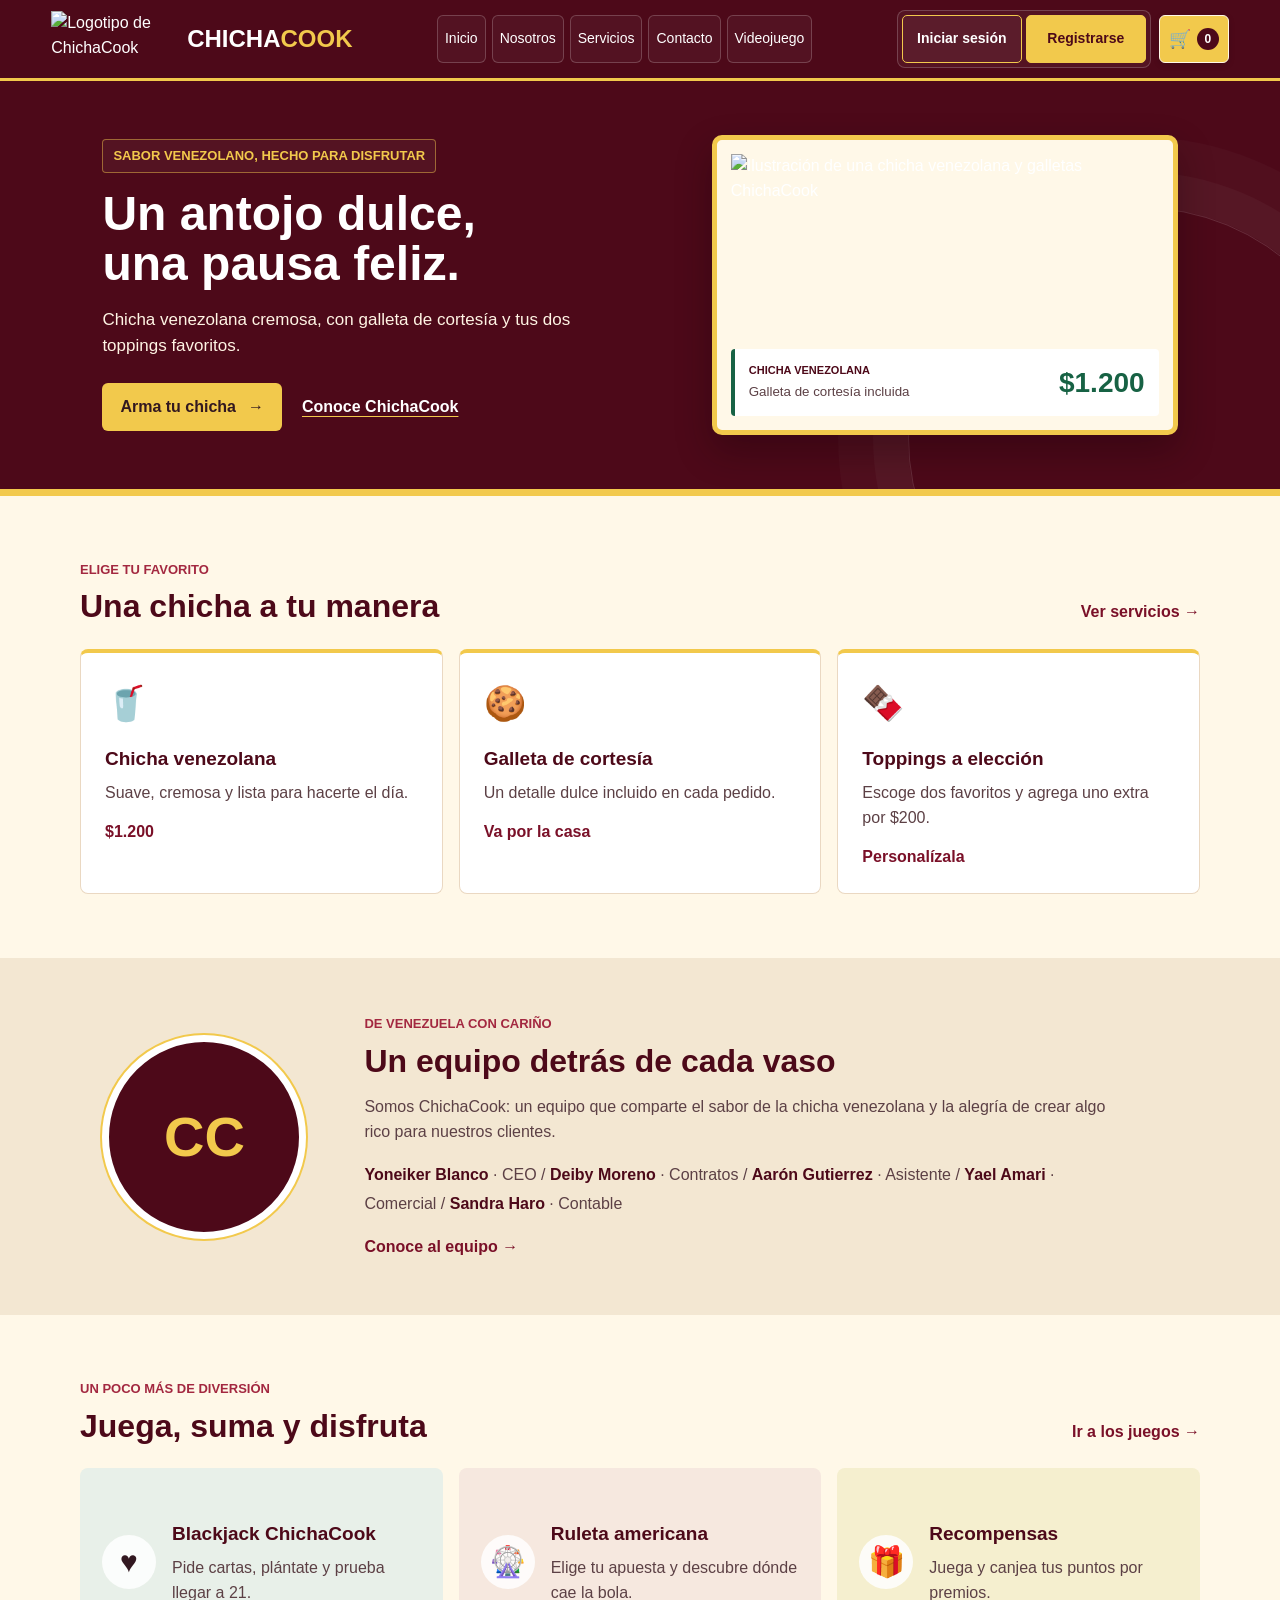
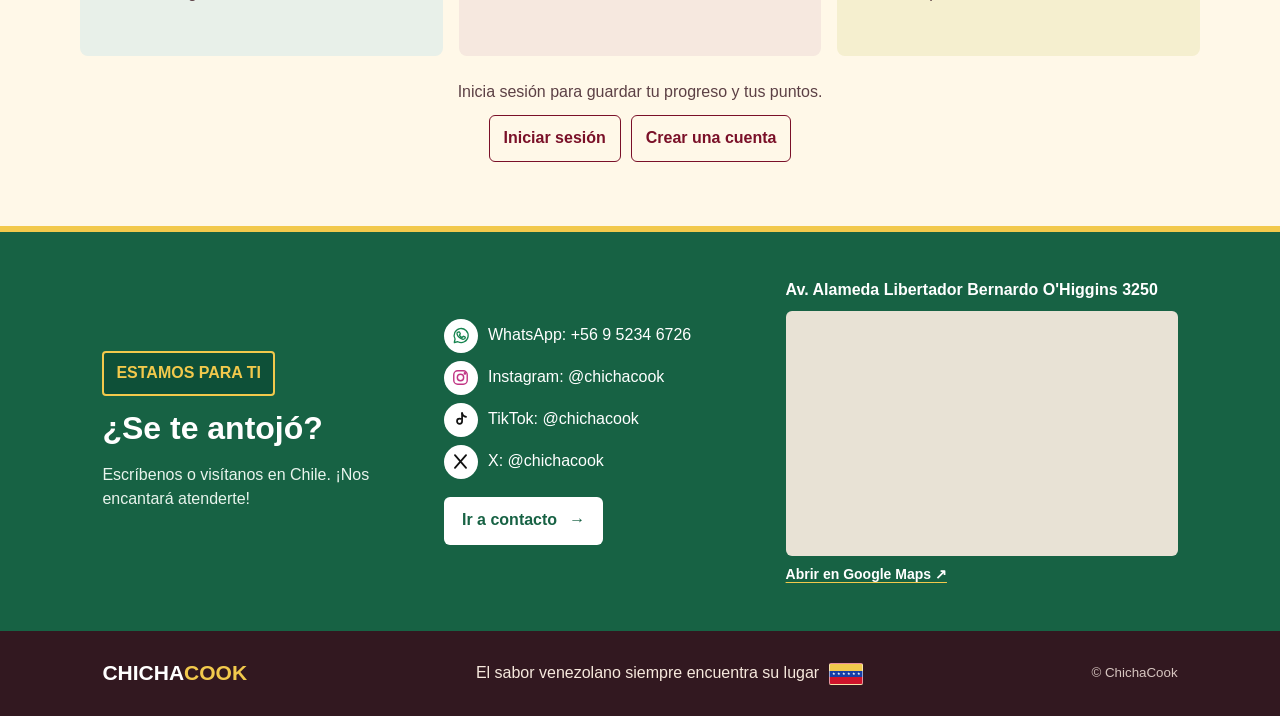
==== commit 0965dcc5: "Add files via upload" ====
--- a/index.html
+++ b/index.html
@@ -37,31 +37,135 @@
 
 </header>
 
-<section class="inicio">
-    <div>
-        <p class="amarillo">SABOR VENEZOLANO</p>
+<main class="home-page">
+    <section class="home-banner" aria-labelledby="home-title">
+        <div class="home-banner-copy">
+            <p class="home-eyebrow">SABOR VENEZOLANO, HECHO PARA DISFRUTAR</p>
+            <h1 id="home-title">Un antojo dulce,<br>una pausa feliz.</h1>
+            <p>Chicha venezolana cremosa, con galleta de cortesía y tus dos toppings favoritos.</p>
+            <div class="home-banner-actions">
+                <a class="home-button" href="servicios.html">Arma tu chicha <span aria-hidden="true">→</span></a>
+                <a class="home-text-link" href="#experiencias">Conoce ChichaCook</a>
+            </div>
+        </div>
+        <div class="home-banner-product">
+            <img src="imagenes/ChichaCook.png" alt="Ilustración de una chicha venezolana y galletas ChichaCook">
+            <div class="home-price-tag">
+                <span>CHICHA VENEZOLANA</span>
+                <strong>$1.200</strong>
+                <small>Galleta de cortesía incluida</small>
+            </div>
+        </div>
+    </section>
 
-        <h1>La mejor <span>chicha</span> para disfrutar</h1>
+    <section class="home-section home-offer" id="servicios" aria-labelledby="services-title">
+        <div class="home-section-heading">
+            <div>
+                <p class="home-kicker">ELIGE TU FAVORITO</p>
+                <h2 id="services-title">Una chicha a tu manera</h2>
+            </div>
+            <a class="home-inline-link" href="servicios.html">Ver servicios <span aria-hidden="true">→</span></a>
+        </div>
+        <div class="home-offer-grid">
+            <article class="home-offer-item">
+                <span class="home-offer-icon" aria-hidden="true">🥤</span>
+                <h3>Chicha venezolana</h3>
+                <p>Suave, cremosa y lista para hacerte el día.</p>
+                <strong>$1.200</strong>
+            </article>
+            <article class="home-offer-item">
+                <span class="home-offer-icon" aria-hidden="true">🍪</span>
+                <h3>Galleta de cortesía</h3>
+                <p>Un detalle dulce incluido en cada pedido.</p>
+                <strong>Va por la casa</strong>
+            </article>
+            <article class="home-offer-item">
+                <span class="home-offer-icon" aria-hidden="true">🍫</span>
+                <h3>Toppings a elección</h3>
+                <p>Escoge dos favoritos y agrega uno extra por $200.</p>
+                <strong>Personalízala</strong>
+            </article>
+        </div>
+    </section>
 
-        <p>
-            Chicha venezolana con una galleta de cortesía
-            y dos toppings a elección.
-        </p>
+    <section class="home-story" id="nosotros" aria-labelledby="story-title">
+        <div class="home-story-mark" aria-hidden="true">CC</div>
+        <div class="home-story-copy">
+            <p class="home-kicker">DE VENEZUELA CON CARIÑO</p>
+            <h2 id="story-title">Un equipo detrás de cada vaso</h2>
+            <p>Somos ChichaCook: un equipo que comparte el sabor de la chicha venezolana y la alegría de crear algo rico para nuestros clientes.</p>
+            <p class="home-team-list"><strong>Yoneiker Blanco</strong> · CEO <span aria-hidden="true">/</span> <strong>Deiby Moreno</strong> · Contratos <span aria-hidden="true">/</span> <strong>Aarón Gutierrez</strong> · Asistente <span aria-hidden="true">/</span> <strong>Yael Amari</strong> · Comercial <span aria-hidden="true">/</span> <strong>Sandra Haro</strong> · Contable</p>
+            <a class="home-inline-link" href="nosotros.html">Conoce al equipo <span aria-hidden="true">→</span></a>
+        </div>
+    </section>
 
-        <a class="boton" href="servicios.html">Haz clic aquí para comprar tu chicha</a>
-    </div>
+    <section class="home-section home-experiences" id="experiencias" aria-labelledby="experiences-title">
+        <div class="home-section-heading">
+            <div>
+                <p class="home-kicker">UN POCO MÁS DE DIVERSIÓN</p>
+                <h2 id="experiences-title">Juega, suma y disfruta</h2>
+            </div>
+            <a class="home-inline-link" href="videojuego.html">Ir a los juegos <span aria-hidden="true">→</span></a>
+        </div>
+        <div class="home-experience-grid">
+            <article class="home-experience home-blackjack">
+                <span aria-hidden="true">♥</span>
+                <div>
+                    <h3>Blackjack ChichaCook</h3>
+                    <p>Pide cartas, plántate y prueba llegar a 21.</p>
+                </div>
+            </article>
+            <article class="home-experience home-roulette">
+                <span aria-hidden="true">🎡</span>
+                <div>
+                    <h3>Ruleta americana</h3>
+                    <p>Elige tu apuesta y descubre dónde cae la bola.</p>
+                </div>
+            </article>
+            <article class="home-experience home-reward">
+                <span aria-hidden="true">🎁</span>
+                <div>
+                    <h3>Recompensas</h3>
+                    <p>Juega y canjea tus puntos por premios.</p>
+                </div>
+            </article>
+        </div>
+        <p class="home-account-note">Inicia sesión para guardar tu progreso y tus puntos.</p>
+        <div class="home-account-links">
+            <a href="login.html">Iniciar sesión</a>
+            <a href="registrarse.html">Crear una cuenta</a>
+        </div>
+    </section>
 
-    <div class="tarjeta">
-        <div class="vaso">🥤</div>
-        <h2>Chicha Venezolana</h2>
-        <p>Con galleta de cortesía</p>
-        <h2>$1.200</h2>
-    </div>
-</section>
+    <section class="home-contact" id="contacto" aria-labelledby="contact-title">
+        <div>
+            <p class="home-kicker">ESTAMOS PARA TI</p>
+            <h2 id="contact-title">¿Se te antojó?</h2>
+            <p>Escríbenos o visítanos en Chile. ¡Nos encantará atenderte!</p>
+        </div>
+        <div class="home-contact-details">
+            <p><span class="social-icon social-whatsapp" aria-hidden="true"><svg viewBox="0 0 24 24" focusable="false"><path d="M5 19.2 5.8 16A8 8 0 1 1 9 19.1L5 20Z"/><path d="M9 8.5c.3-.7.6-.7 1-.7h.5c.2 0 .4.1.5.4l.7 1.6c.1.3.1.5-.1.7l-.6.7c-.2.2-.2.4 0 .7.6 1 1.4 1.7 2.4 2.2.3.1.5.1.7-.1l.8-.9c.2-.2.4-.3.7-.2l1.5.7c.3.1.4.3.4.5 0 .5-.2 1.1-.6 1.5-.5.5-1.3.8-2.1.7-1.1-.1-2.6-.7-4.1-2-1.3-1.1-2.2-2.5-2.5-3.5-.3-.8-.2-1.6.2-2.3Z"/></svg></span> WhatsApp: +56 9 5234 6726</p>
+            <p><span class="social-icon social-instagram" aria-hidden="true"><svg viewBox="0 0 24 24" focusable="false"><rect x="3.5" y="3.5" width="17" height="17" rx="5"/><circle cx="12" cy="12" r="4"/><circle class="social-dot" cx="17.6" cy="6.8" r=".8"/></svg></span> Instagram: @chichacook</p>
+            <p><span class="social-icon social-tiktok" aria-hidden="true"><svg viewBox="0 0 24 24" focusable="false"><path d="M14 4v10.2a3.2 3.2 0 1 1-3.2-3.2c.4 0 .8.1 1.2.2"/><path d="M14 4c.5 2.7 2.3 4.4 5 4.8"/></svg></span> TikTok: @chichacook</p>
+            <p><span class="social-icon social-x" aria-hidden="true"><svg viewBox="0 0 24 24" focusable="false"><path d="m5 4 14 16M19 4 5 20"/></svg></span> X: @chichacook</p>
+            <a class="home-button home-button-light" href="contacto.html">Ir a contacto <span aria-hidden="true">→</span></a>
+        </div>
+        <div class="home-contact-map">
+            <h3>Av. Alameda Libertador Bernardo O'Higgins 3250</h3>
+            <iframe
+                src="https://maps.google.com/maps?q=Av.%20Alameda%20Libertador%20Bernardo%20O%27Higgins%203250%2C%20Estaci%C3%B3n%20Central%2C%20Santiago%20de%20Chile&amp;z=16&amp;output=embed"
+                title="Mapa de Av. Alameda Libertador Bernardo O'Higgins 3250, Estación Central"
+                loading="lazy"
+                referrerpolicy="no-referrer-when-downgrade"></iframe>
+            <a href="https://www.google.com/maps/search/?api=1&amp;query=Av.%20Alameda%20Libertador%20Bernardo%20O%27Higgins%203250%2C%20Estaci%C3%B3n%20Central%2C%20Santiago%20de%20Chile" target="_blank" rel="noopener noreferrer">Abrir en Google Maps <span aria-hidden="true">↗</span></a>
+        </div>
+    </section>
+</main>
 
-
-<footer>
-    <p>ChichaCook - Sabor venezolano <span class="bandera-venezuela" role="img" aria-label="Bandera de Venezuela"></span></p>
+<footer class="site-footer">
+    <a class="footer-brand" href="index.html">CHICHA<span>COOK</span></a>
+    <p>El sabor venezolano siempre encuentra su lugar <span class="bandera-venezuela" role="img" aria-label="Bandera de Venezuela"></span></p>
+    <small>© ChichaCook</small>
 </footer>
 
 <div id="carrito" class="carrito"></div>
--- a/css/style.css
+++ b/css/style.css
@@ -13,11 +13,12 @@
 header {
     background: #4d0919;
     color: white;
-    padding: 15px 6%;
+    padding: 12px 6%;
     display: flex;
     align-items: center;
     flex-wrap: wrap;
-    gap: 18px;
+    gap: 14px;
+    border-bottom: 3px solid #f2c94c;
 }
 
 .logo {
@@ -69,28 +70,52 @@
 }
 
 .main-nav {
-    gap: 0;
+    gap: 6px;
 }
 
 .main-nav a {
-    padding: 8px 11px;
-    border-right: 1px solid #ffffff66;
+    display: inline-flex;
+    min-height: 48px;
+    align-items: center;
+    justify-content: center;
+    padding: 0 12px;
+    border: 1px solid #ffffff33;
+    border-radius: 6px;
+    background: #ffffff0a;
     white-space: nowrap;
-}
-
-.main-nav a:last-child {
-    border-right: 0;
+    box-sizing: border-box;
+    transition: color 140ms ease, background 140ms ease, border-color 140ms ease;
 }
 
 .account-nav {
-    gap: 8px;
+    gap: 4px;
+    padding: 4px;
+    background: #ffffff0b;
+    border: 1px solid #ffffff33;
+    border-radius: 8px;
 }
 
 .account-nav a {
-    padding: 9px 10px;
+    display: inline-flex;
+    width: 120px;
+    min-width: 120px;
+    flex: 0 0 120px;
+    min-height: 48px;
+    align-items: center;
+    justify-content: center;
+    padding: 0 12px;
     border: 1px solid #f2c94c;
-    border-radius: 6px;
+    border-radius: 5px;
+    background: #ffffff0a;
+    box-sizing: border-box;
+    font-weight: bold;
     white-space: nowrap;
+    transition: color 140ms ease, background 140ms ease;
+}
+
+.account-nav a:last-child {
+    color: #4d0919;
+    background: #f2c94c;
 }
 
 .session-user {
@@ -136,6 +161,23 @@
     color: #f2c94c;
 }
 
+.main-nav a:hover,
+.account-nav a:first-child:hover {
+    background: #ffffff1a;
+    border-color: #f2c94c;
+}
+
+.account-nav a:last-child:hover {
+    color: #4d0919;
+    background: #ffdc68;
+}
+
+.main-nav a:focus-visible,
+.account-nav a:focus-visible {
+    outline: 2px solid #f2c94c;
+    outline-offset: 2px;
+}
+
 header button {
     background: #7a1028;
     color: white;
@@ -143,6 +185,39 @@
     padding: 10px;
     border-radius: 8px;
     cursor: pointer;
+}
+
+header button[aria-label="Mostrar carrito"] {
+    display: inline-flex;
+    min-width: 54px;
+    min-height: 48px;
+    align-items: center;
+    justify-content: center;
+    gap: 6px;
+    padding: 6px 9px;
+    color: #4d0919;
+    background: #f2c94c;
+    border: 1px solid #fff8e8;
+    border-radius: 6px;
+    font-size: 18px;
+    box-shadow: 0 2px 6px #0002;
+}
+
+header button[aria-label="Mostrar carrito"]:hover {
+    background: #ffdc68;
+}
+
+header button[aria-label="Mostrar carrito"] b {
+    display: grid;
+    min-width: 22px;
+    height: 22px;
+    place-items: center;
+    padding: 0 4px;
+    color: white;
+    background: #4d0919;
+    border-radius: 999px;
+    box-sizing: border-box;
+    font-size: 12px;
 }
 
 .menu-toggle {
@@ -251,29 +326,553 @@
     outline-offset: 3px;
 }
 
-.inicio {
-    padding: 80px 10%;
-    display: flex;
+.home-page {
+    width: 100%;
+}
+
+.home-banner {
+    position: relative;
+    display: grid;
+    grid-template-columns: minmax(0, 1.1fr) minmax(280px, .9fr);
+    align-items: center;
+    gap: 40px;
+    min-height: 390px;
+    padding: 54px max(8%, calc((100% - 1120px) / 2));
+    overflow: hidden;
+    color: white;
+    background: #4d0919;
+    border-bottom: 7px solid #f2c94c;
+    box-sizing: border-box;
+}
+
+.home-banner::after {
+    position: absolute;
+    right: -90px;
+    bottom: -180px;
+    width: 460px;
+    height: 460px;
+    border: 1px solid #ffffff24;
+    border-radius: 50%;
+    box-shadow: 0 0 0 35px #ffffff08, 0 0 0 70px #ffffff06;
+    content: "";
+    pointer-events: none;
+}
+
+.home-banner-copy,
+.home-banner-product {
+    position: relative;
+    z-index: 1;
+}
+
+.home-eyebrow,
+.home-kicker {
+    margin: 0 0 10px;
+    color: #a32840;
+    font-size: 13px;
+    font-weight: bold;
+}
+
+.home-eyebrow {
+    display: table;
+    margin-bottom: 16px;
+    padding: 6px 10px;
+    color: #f2c94c;
+    border: 1px solid #f2c94c77;
+    border-radius: 4px;
+    background: #ffffff0b;
+}
+
+.home-banner h1 {
+    max-width: 600px;
+    margin: 0;
+    font-size: 48px;
+    line-height: 1.04;
+}
+
+.home-banner-copy > p:not(.home-eyebrow) {
+    max-width: 470px;
+    margin: 18px 0 0;
+    color: #fff4e4;
+    font-size: 17px;
+}
+
+.home-banner-actions {
+    display: flex;
+    flex-wrap: wrap;
+    align-items: center;
+    gap: 20px;
+    margin-top: 24px;
+}
+
+.home-button {
+    display: inline-flex;
+    min-height: 48px;
+    align-items: center;
+    justify-content: center;
+    gap: 12px;
+    padding: 0 18px;
+    color: #321820;
+    background: #f2c94c;
+    border-radius: 6px;
+    font-weight: bold;
+    text-decoration: none;
+}
+
+.home-button:hover {
+    background: #ffdc68;
+}
+
+.home-text-link {
+    color: white;
+    font-weight: bold;
+    text-decoration-color: #f2c94c;
+    text-underline-offset: 4px;
+}
+
+.home-banner-product {
+    display: grid;
+    grid-template-rows: minmax(0, 1fr) auto;
+    height: 300px;
+    min-height: 300px;
+    padding: 14px;
+    background: #fff8e8;
+    border: 5px solid #f2c94c;
+    border-radius: 10px;
+    box-shadow: 0 16px 36px #16040a55;
+    box-sizing: border-box;
+}
+
+.home-banner-product img {
+    display: block;
+    width: 100%;
+    height: 100%;
+    min-height: 0;
+    object-fit: contain;
+}
+
+.home-price-tag {
+    display: grid;
+    grid-template-columns: 1fr auto;
+    align-items: center;
+    gap: 2px 12px;
+    padding: 12px 14px;
+    color: #4d0919;
+    background: white;
+    border-left: 4px solid #176244;
+    border-radius: 4px;
+}
+
+.home-price-tag > span {
+    font-size: 11px;
+    font-weight: bold;
+}
+
+.home-price-tag > strong {
+    grid-column: 2;
+    grid-row: 1 / span 2;
+    color: #176244;
+    font-size: 28px;
+    white-space: nowrap;
+}
+
+.home-price-tag small {
+    color: #5c4045;
+    text-align: center;
+    text-align: left;
+}
+
+.home-section {
+    width: min(100% - 48px, 1120px);
+    margin: 0 auto;
+    padding: 64px 0;
+}
+
+.home-section-heading {
+    display: flex;
+    align-items: end;
     justify-content: space-between;
+    gap: 24px;
+    margin-bottom: 24px;
+}
+
+.home-section-heading h2,
+.home-story h2,
+.home-contact h2 {
+    margin: 0;
+    color: #4d0919;
+    font-size: 32px;
+    line-height: 1.15;
+}
+
+.home-kicker {
+    margin-bottom: 8px;
+}
+
+.home-inline-link {
+    color: #7a1028;
+    font-weight: bold;
+    text-decoration: none;
+    white-space: nowrap;
+}
+
+.home-inline-link:hover {
+    text-decoration: underline;
+    text-underline-offset: 4px;
+}
+
+.home-offer-grid,
+.home-experience-grid {
+    display: grid;
+    grid-template-columns: repeat(3, minmax(0, 1fr));
+    gap: 16px;
+}
+
+.home-offer-item {
+    padding: 24px;
+    background: white;
+    border: 1px solid #ead8c2;
+    border-top: 4px solid #f2c94c;
+    border-radius: 8px;
+}
+
+.home-offer-icon {
+    display: block;
+    margin-bottom: 14px;
+    font-size: 34px;
+}
+
+.home-offer-item h3,
+.home-experience h3 {
+    margin: 0;
+    color: #4d0919;
+    font-size: 19px;
+}
+
+.home-offer-item p,
+.home-experience p {
+    margin: 8px 0 14px;
+    color: #5c4045;
+}
+
+.home-offer-item > strong {
+    color: #7a1028;
+}
+
+.home-story {
+    display: grid;
+    grid-template-columns: 220px minmax(0, 1fr);
     align-items: center;
-    gap: 30px;
-}
-
-.inicio div {
-    max-width: 550px;
-}
-
-.inicio h1 {
-    font-size: 50px;
-}
-
-.inicio h1 span {
+    gap: 42px;
+    padding: 56px max(8%, calc((100% - 1120px) / 2));
+    background: #f3e7d2;
+}
+
+.home-story-mark {
+    display: grid;
+    width: 190px;
+    height: 190px;
+    place-items: center;
+    color: #f2c94c;
+    background: #4d0919;
+    border: 7px solid white;
+    border-radius: 50%;
+    box-shadow: 0 0 0 2px #f2c94c;
+    font-size: 56px;
+    font-weight: bold;
+}
+
+.home-story-copy > p:not(.home-kicker) {
+    max-width: 760px;
+    color: #5c4045;
+}
+
+.home-team-list {
+    line-height: 1.8;
+}
+
+.home-team-list strong {
+    color: #4d0919;
+}
+
+.home-experiences {
+    text-align: center;
+}
+
+.home-experiences .home-section-heading {
+    text-align: left;
+}
+
+.home-experience {
+    display: flex;
+    min-height: 144px;
+    align-items: center;
+    gap: 16px;
+    padding: 22px;
+    border-radius: 8px;
+    text-align: left;
+}
+
+.home-experience > span {
+    display: grid;
+    width: 54px;
+    height: 54px;
+    flex: 0 0 auto;
+    place-items: center;
+    background: #ffffffd9;
+    border-radius: 50%;
+    font-size: 30px;
+}
+
+.home-experience p {
+    margin-bottom: 0;
+}
+
+.home-blackjack {
+    background: #e8f0e9;
+}
+
+.home-roulette {
+    background: #f6e8df;
+}
+
+.home-reward {
+    background: #f5efcf;
+}
+
+.home-account-note {
+    margin: 24px 0 10px;
+    color: #5c4045;
+}
+
+.home-account-links {
+    display: flex;
+    flex-wrap: wrap;
+    justify-content: center;
+    gap: 10px;
+}
+
+.home-account-links a {
+    padding: 10px 14px;
     color: #7a1028;
-}
-
-.inicio a:not(.boton) {
-    color: #7a1028;
-    font-weight: bold;
+    border: 1px solid #7a1028;
+    border-radius: 6px;
+    font-weight: bold;
+    text-decoration: none;
+}
+
+.home-account-links a:hover {
+    color: white;
+    background: #7a1028;
+}
+
+.home-contact {
+    display: grid;
+    grid-template-columns: minmax(0, .8fr) minmax(0, .8fr) minmax(280px, 1fr);
+    align-items: center;
+    gap: 28px;
+    padding: 46px max(8%, calc((100% - 1120px) / 2));
+    color: white;
+    background: #176244;
+    border-top: 6px solid #f2c94c;
+}
+
+.home-contact h2 {
+    color: white;
+}
+
+.home-contact .home-kicker {
+    display: inline-block;
+    margin-bottom: 14px;
+    padding: 8px 12px;
+    color: #f2c94c;
+    background: #0e5038;
+    border: 2px solid #f2c94c;
+    border-radius: 4px;
+    font-size: 16px;
+    font-weight: 800;
+}
+
+.home-contact > div:first-child > p:last-child {
+    margin-bottom: 0;
+    color: #e9f4ed;
+}
+
+.home-contact-details p {
+    display: flex;
+    align-items: center;
+    gap: 10px;
+    margin: 0 0 8px;
+}
+
+.home-contact-details .social-icon {
+    display: inline-flex;
+    width: 34px;
+    height: 34px;
+    flex: 0 0 34px;
+    align-items: center;
+    justify-content: center;
+    color: #176244;
+    background: white;
+    border-radius: 50%;
+}
+
+.home-contact-map {
+    display: grid;
+    min-width: 0;
+    grid-template-rows: auto minmax(0, 1fr) auto;
+    gap: 8px;
+}
+
+.home-contact-map h3 {
+    margin: 0;
+    color: white;
+    font-size: 16px;
+}
+
+.home-contact-map iframe,
+.contact-map iframe {
+    display: block;
+    width: 100%;
+    aspect-ratio: 16 / 10;
+    border: 0;
+    border-radius: 6px;
+    background: #e8e2d5;
+}
+
+.home-contact-map > a {
+    color: white;
+    font-size: 14px;
+    font-weight: bold;
+    text-decoration-color: #f2c94c;
+    text-underline-offset: 3px;
+}
+
+.contact-map {
+    margin-top: 20px;
+    padding-top: 16px;
+    border-top: 1px solid #ead8c2;
+}
+
+.contact-map h3 {
+    margin: 0 0 10px;
+    color: #4d0919;
+    font-size: 18px;
+}
+
+.contact-map-link {
+    display: inline-flex;
+    width: fit-content;
+    min-height: 46px;
+    align-items: center;
+    justify-content: center;
+    gap: 10px;
+    margin-top: 8px;
+    padding: 0 14px;
+    color: #321820;
+    background: #f2c94c;
+    border: 1px solid #e2b735;
+    border-radius: 6px;
+    font-weight: bold;
+    text-decoration: none;
+}
+
+.contact-map-link:hover {
+    background: #ffdc68;
+}
+
+.social-icon svg {
+    width: 19px;
+    height: 19px;
+    fill: none;
+    stroke: currentColor;
+    stroke-linecap: round;
+    stroke-linejoin: round;
+    stroke-width: 1.8;
+}
+
+.social-whatsapp svg {
+    width: 21px;
+    height: 21px;
+    color: #16844f;
+    stroke-width: 1.5;
+}
+
+.social-instagram svg {
+    color: #c13584;
+}
+
+.social-instagram .social-dot {
+    fill: currentColor;
+}
+
+.social-tiktok svg {
+    color: #111;
+    stroke-width: 2.2;
+}
+
+.social-x svg {
+    color: #111;
+    stroke-width: 2.3;
+}
+
+.home-button-light {
+    margin-top: 10px;
+    color: #176244;
+    background: white;
+}
+
+.home-button-light:hover {
+    background: #fff8e8;
+}
+
+.site-footer {
+    display: grid;
+    grid-template-columns: auto 1fr auto;
+    align-items: center;
+    gap: 10px 28px;
+    padding: 26px max(8%, calc((100% - 1120px) / 2));
+    color: white;
+    background: #321820;
+}
+
+.footer-brand {
+    color: white;
+    font-size: 21px;
+    font-weight: bold;
+    text-decoration: none;
+}
+
+.footer-brand span {
+    color: #f2c94c;
+}
+
+.site-footer > p {
+    margin: 0;
+    color: #f7e9dd;
+}
+
+.footer-nav {
+    display: flex;
+    flex-wrap: wrap;
+    gap: 16px;
+    grid-column: 2;
+}
+
+.footer-nav a {
+    color: white;
+    font-size: 14px;
+    text-decoration: none;
+}
+
+.footer-nav a:hover {
+    color: #f2c94c;
+}
+
+.site-footer small {
+    grid-column: 3;
+    grid-row: 1;
+    color: #d7c6c0;
+    text-align: right;
 }
 
 .amarillo {
@@ -381,6 +980,693 @@
 
 .contacto .tarjeta {
     flex: 1;
+}
+
+.contact-page {
+    width: 100%;
+}
+
+.contact-hero {
+    padding: 44px max(8%, calc((100% - 1120px) / 2));
+    color: white;
+    background: #4d0919;
+    border-bottom: 7px solid #f2c94c;
+}
+
+.contact-hero h1 {
+    margin: 0;
+    font-size: 48px;
+    line-height: 1.08;
+}
+
+.contact-hero > p:last-child {
+    max-width: 640px;
+    margin: 14px 0 0;
+    color: #fff4e4;
+    font-size: 17px;
+}
+
+.contact-content {
+    width: min(100% - 48px, 1120px);
+    margin: 0 auto;
+    padding: 48px 0 64px;
+}
+
+.contact-grid {
+    display: grid;
+    align-items: stretch;
+    grid-template-columns: minmax(0, 1.1fr) minmax(300px, .9fr);
+    gap: 18px;
+}
+
+.contact-form-panel,
+.contact-info-panel {
+    padding: 28px;
+    border-radius: 8px;
+    box-sizing: border-box;
+}
+
+.contact-form-panel {
+    align-self: start;
+    background: white;
+    border: 1px solid #ead8c2;
+    border-top: 4px solid #f2c94c;
+    box-shadow: 0 8px 22px #3218200d;
+}
+
+.contact-form-panel h2,
+.contact-info-panel h2,
+.contact-map-copy h2 {
+    margin: 0 0 20px;
+    color: #4d0919;
+    font-size: 24px;
+    line-height: 1.2;
+}
+
+.contact-form-panel form label {
+    margin-top: 14px;
+}
+
+.contact-form-panel input,
+.contact-form-panel textarea {
+    min-height: 48px;
+    background: #fffdf8;
+    font: inherit;
+}
+
+.contact-form-panel textarea {
+    min-height: 130px;
+    resize: vertical;
+}
+
+.contact-form-panel input:focus-visible,
+.contact-form-panel textarea:focus-visible {
+    outline: 2px solid #7a1028;
+    outline-offset: 2px;
+}
+
+.contact-submit {
+    display: flex;
+    width: 100%;
+    min-height: 50px;
+    align-items: center;
+    justify-content: space-between;
+    margin-top: 20px;
+    padding: 0 16px;
+    border-radius: 6px;
+    font: inherit;
+    font-weight: bold;
+}
+
+.contact-mail-note {
+    margin: 12px 0 0;
+    color: #5c4045;
+    font-size: 13px;
+    line-height: 1.45;
+}
+
+.contact-info-panel {
+    display: flex;
+    flex-direction: column;
+    justify-content: space-between;
+    color: white;
+    background: #176244;
+    border-bottom: 5px solid #f2c94c;
+}
+
+.contact-info-panel h2 {
+    color: white;
+}
+
+.contact-channel {
+    display: grid;
+    min-height: 54px;
+    grid-template-columns: minmax(72px, .7fr) minmax(0, 1fr) auto;
+    align-items: center;
+    gap: 10px;
+    margin-top: 9px;
+    padding: 8px 12px;
+    color: white;
+    background: #ffffff10;
+    border: 1px solid #ffffff2a;
+    border-radius: 6px;
+    text-decoration: none;
+    box-sizing: border-box;
+}
+
+.contact-channel span:first-child {
+    color: #f2c94c;
+    font-size: 14px;
+    font-weight: bold;
+}
+
+.contact-channel strong {
+    min-width: 0;
+    overflow-wrap: anywhere;
+    font-size: 14px;
+}
+
+.contact-channel span:last-child {
+    color: #f2c94c;
+}
+
+.contact-channel:hover {
+    background: #ffffff1c;
+    border-color: #f2c94c;
+}
+
+.contact-channel-static {
+    cursor: default;
+}
+
+.contact-channel-static:hover {
+    background: #ffffff10;
+    border-color: #ffffff2a;
+}
+
+.contact-map-panel {
+    display: grid;
+    min-width: 0;
+    grid-column: 1 / -1;
+    grid-template-columns: minmax(0, 1fr);
+    grid-template-columns: minmax(240px, .75fr) minmax(0, 1.25fr);
+    overflow: hidden;
+    background: white;
+    border: 1px solid #ead8c2;
+    border-radius: 8px;
+    box-shadow: 0 8px 22px #3218200d;
+}
+
+.contact-map-panel iframe {
+    grid-column: 2;
+    grid-row: 1;
+    width: 100%;
+    height: 100%;
+    min-height: 280px;
+    border: 0;
+    background: #e8e2d5;
+}
+
+.contact-map-panel h3 {
+    margin-bottom: 8px;
+}
+
+.contact-map-panel .contact-address {
+    color: #4d0919;
+    font-weight: bold;
+    line-height: 1.5;
+}
+
+.contact-map-copy {
+    grid-column: 1;
+    grid-row: 1;
+    display: flex;
+    flex-direction: column;
+    align-items: flex-start;
+    justify-content: center;
+    padding: 32px;
+}
+
+.contact-map-copy .services-eyebrow {
+    margin-bottom: 8px;
+}
+
+.contact-map-copy h2 {
+    margin-bottom: 8px;
+}
+
+.contact-map-copy > p:not(.services-eyebrow) {
+    margin: 0;
+    color: #5c4045;
+}
+
+.contact-map-copy .contact-map-link {
+    margin-top: 18px;
+}
+
+.services-page {
+    width: 100%;
+}
+
+.services-hero {
+    display: grid;
+    grid-template-columns: minmax(0, 1.1fr) minmax(280px, .9fr);
+    align-items: center;
+    gap: 40px;
+    min-height: 390px;
+    padding: 54px max(8%, calc((100% - 1120px) / 2));
+    color: white;
+    background: #4d0919;
+    border-bottom: 7px solid #f2c94c;
+    box-sizing: border-box;
+}
+
+.services-hero-copy {
+    max-width: 580px;
+}
+
+.services-eyebrow {
+    margin: 0 0 12px;
+    color: #f2c94c;
+    font-size: 13px;
+    font-weight: bold;
+}
+
+.services-eyebrow-dark {
+    color: #7a1028;
+}
+
+.services-hero h1 {
+    margin: 0;
+    font-size: 48px;
+    line-height: 1.05;
+}
+
+.services-hero-copy > p:not(.services-eyebrow) {
+    max-width: 470px;
+    margin: 18px 0 0;
+    color: #fff4e4;
+    font-size: 17px;
+}
+
+.services-hero-link {
+    display: inline-flex;
+    min-height: 48px;
+    align-items: center;
+    gap: 12px;
+    margin-top: 24px;
+    padding: 0 16px;
+    color: #321820;
+    background: #f2c94c;
+    border-radius: 6px;
+    font-weight: bold;
+    text-decoration: none;
+}
+
+.services-hero-link:hover {
+    background: #ffdc68;
+}
+
+.services-hero-art {
+    display: grid;
+    height: 300px;
+    min-height: 300px;
+    grid-template-rows: minmax(0, 1fr) auto;
+    padding: 14px;
+    background: #fff8e8;
+    border: 5px solid #f2c94c;
+    border-radius: 10px;
+    box-shadow: 0 16px 36px #16040a55;
+    box-sizing: border-box;
+}
+
+.services-hero-art img {
+    display: block;
+    width: 100%;
+    height: 100%;
+    min-height: 0;
+    object-fit: contain;
+}
+
+.services-hero-price {
+    display: flex;
+    align-items: center;
+    justify-content: space-between;
+    gap: 12px;
+    padding: 10px 12px;
+    color: #4d0919;
+    background: white;
+    border-left: 4px solid #176244;
+    border-radius: 4px;
+}
+
+.services-hero-price span {
+    font-size: 12px;
+    font-weight: bold;
+}
+
+.services-hero-price strong {
+    color: #176244;
+    font-size: 28px;
+    white-space: nowrap;
+}
+
+.services-inclusions,
+.services-order {
+    width: min(100% - 48px, 1120px);
+    margin: 0 auto;
+    padding: 64px 0;
+    box-sizing: border-box;
+}
+
+.services-section-heading {
+    display: flex;
+    align-items: end;
+    justify-content: space-between;
+    gap: 24px;
+    margin-bottom: 22px;
+}
+
+.services-section-heading h2 {
+    margin: 0;
+    color: #4d0919;
+    font-size: 32px;
+    line-height: 1.15;
+}
+
+.services-section-heading > p {
+    max-width: 340px;
+    margin: 0;
+    color: #5c4045;
+}
+
+.services-perks {
+    display: grid;
+    grid-template-columns: repeat(3, minmax(0, 1fr));
+    overflow: hidden;
+    background: #f5efdf;
+    border: 1px solid #ead8c2;
+    border-radius: 8px;
+    box-shadow: 0 8px 20px #32182012;
+}
+
+.services-perk {
+    display: flex;
+    align-items: center;
+    gap: 14px;
+    padding: 22px 18px;
+}
+
+.services-perk + .services-perk {
+    border-left: 1px solid #ead8c2;
+}
+
+@media (max-width: 700px) {
+    .services-perk + .services-perk {
+        border-top: 1px solid #ead8c2;
+        border-left: 0;
+    }
+}
+
+.services-perk-icon {
+    display: grid;
+    width: 50px;
+    height: 50px;
+    flex: 0 0 50px;
+    place-items: center;
+    background: #f5e8c9;
+    border-radius: 50%;
+    font-size: 26px;
+}
+
+.services-perk h3 {
+    margin: 0;
+    color: #4d0919;
+    font-size: 17px;
+}
+
+.services-perk p {
+    margin: 5px 0 0;
+    color: #5c4045;
+    font-size: 14px;
+}
+
+.services-order {
+    padding-top: 20px;
+    padding-bottom: 64px;
+}
+
+.services-order-layout {
+    display: grid;
+    grid-template-columns: minmax(0, 1.15fr) minmax(280px, .85fr);
+    align-items: stretch;
+    gap: 18px;
+}
+
+.services-configurator {
+    padding: 26px;
+    background: white;
+    border: 1px solid #ead8c2;
+    border-top: 4px solid #f2c94c;
+    border-radius: 8px;
+    box-shadow: 0 8px 22px #3218200d;
+}
+
+.services-configurator-heading {
+    display: flex;
+    align-items: center;
+    justify-content: space-between;
+    gap: 16px;
+    margin-bottom: 18px;
+    padding-bottom: 16px;
+    border-bottom: 1px solid #ead8c2;
+}
+
+.services-configurator-heading .services-eyebrow {
+    margin-bottom: 4px;
+}
+
+.services-configurator-heading h3 {
+    margin: 0;
+    color: #4d0919;
+    font-size: 21px;
+}
+
+.services-configurator-price {
+    color: #176244;
+    font-size: 26px;
+    white-space: nowrap;
+}
+
+.services-configurator label {
+    display: flex;
+    align-items: baseline;
+    justify-content: space-between;
+    gap: 12px;
+    margin-top: 14px;
+    color: #4d0919;
+}
+
+.services-configurator label span {
+    color: #176244;
+    font-size: 13px;
+}
+
+.services-configurator select {
+    min-height: 48px;
+    padding: 10px 12px;
+    background: #fffdf8;
+    font: inherit;
+}
+
+.services-configurator select:focus-visible {
+    outline: 2px solid #7a1028;
+    outline-offset: 2px;
+}
+
+.services-add-button {
+    display: flex;
+    width: 100%;
+    min-height: 50px;
+    align-items: center;
+    justify-content: space-between;
+    margin-top: 22px;
+    padding: 0 16px;
+    border-radius: 6px;
+    font: inherit;
+    font-weight: bold;
+}
+
+.services-add-button span {
+    display: grid;
+    width: 28px;
+    height: 28px;
+    place-items: center;
+    background: #ffffff24;
+    border-radius: 50%;
+    font-size: 20px;
+    line-height: 1;
+}
+
+.services-configurator-note {
+    margin: 12px 0 0;
+    color: #5c4045;
+    font-size: 14px;
+    text-align: center;
+}
+
+.services-order-guide {
+    padding: 28px;
+    color: white;
+    background: #176244;
+    border-bottom: 5px solid #f2c94c;
+    border-radius: 8px;
+}
+
+.services-order-guide h3 {
+    margin: 0 0 18px;
+    font-size: 24px;
+}
+
+.services-order-guide ol {
+    display: grid;
+    gap: 10px;
+    margin: 0;
+    padding: 0;
+    list-style: none;
+}
+
+.services-order-guide li {
+    display: grid;
+    min-height: 54px;
+    grid-template-columns: 34px minmax(0, 1fr);
+    align-items: center;
+    gap: 12px;
+    padding: 9px 12px;
+    color: white;
+    background: #ffffff10;
+    border: 1px solid #ffffff24;
+    border-radius: 6px;
+    box-sizing: border-box;
+    line-height: 1.4;
+}
+
+.services-order-guide li span {
+    display: grid;
+    width: 32px;
+    height: 32px;
+    place-items: center;
+    color: #4d0919;
+    background: #f2c94c;
+    border-radius: 50%;
+    font-size: 12px;
+    font-weight: bold;
+}
+
+.services-login-note {
+    margin: 18px 0 0;
+    padding: 12px 14px;
+    color: white;
+    background: #0e5038;
+    border-left: 3px solid #f2c94c;
+    border-radius: 4px;
+    font-size: 14px;
+    line-height: 1.45;
+}
+
+@media (max-width: 900px) {
+    .contact-hero {
+        padding-right: 5%;
+        padding-left: 5%;
+    }
+
+    .contact-map-panel {
+        grid-template-columns: minmax(0, 1.2fr) minmax(220px, .8fr);
+    }
+
+    .services-hero {
+        grid-template-columns: minmax(0, 1fr) 260px;
+        gap: 20px;
+        padding-right: 5%;
+        padding-left: 5%;
+    }
+
+    .services-hero h1 {
+        font-size: 42px;
+    }
+}
+
+@media (max-width: 700px) {
+    .contact-hero {
+        padding: 36px 6%;
+    }
+
+    .contact-hero h1 {
+        font-size: 36px;
+    }
+
+    .contact-content {
+        width: min(100% - 32px, 560px);
+        padding: 36px 0 48px;
+    }
+
+    .contact-grid,
+    .contact-map-panel {
+        grid-template-columns: minmax(0, 1fr);
+    }
+
+    .contact-map-panel iframe {
+        grid-column: 1;
+        grid-row: 1;
+        height: auto;
+        min-height: 220px;
+        aspect-ratio: 16 / 10;
+    }
+
+    .contact-map-copy {
+        grid-column: 1;
+        grid-row: 2;
+    }
+
+    .contact-form-panel,
+    .contact-info-panel,
+    .contact-map-copy {
+        padding: 22px;
+    }
+
+    .services-hero {
+        grid-template-columns: minmax(0, 1fr);
+        gap: 8px;
+        padding: 38px 6% 30px;
+    }
+
+    .services-hero h1 {
+        font-size: clamp(34px, 8vw, 40px);
+    }
+
+    .services-hero-art {
+        width: 100%;
+        height: 250px;
+        min-height: 250px;
+        margin: 0;
+    }
+
+    .services-inclusions,
+    .services-order {
+        width: min(100% - 32px, 560px);
+        padding: 44px 0;
+    }
+
+    .services-section-heading {
+        align-items: flex-start;
+        flex-direction: column;
+        gap: 8px;
+    }
+
+    .services-section-heading h2 {
+        font-size: 28px;
+    }
+
+    .services-perks {
+        grid-template-columns: minmax(0, 1fr);
+    }
+
+    .services-perk + .services-perk {
+        border-top: 1px solid #ead8c2;
+        border-left: 0;
+    }
+
+    .services-order-layout {
+        grid-template-columns: minmax(0, 1fr);
+    }
+
+    .services-configurator {
+        padding: 20px;
+    }
+
+    .services-order-guide {
+        padding: 24px;
+    }
 }
 
 .login-container {
@@ -612,12 +1898,11 @@
 .carrito {
     display: none;
     position: fixed;
-    right: 16px;
-    top: 80px;
+    right: var(--cart-right, 16px);
+    top: var(--cart-top, 80px);
     width: 380px;
     max-width: calc(100vw - 24px);
-    max-height: calc(100vh - 96px);
-    max-height: calc(100dvh - 96px);
+    max-height: var(--cart-max-height, calc(100dvh - 96px));
     overflow-y: auto;
     overscroll-behavior: contain;
     background: white;
@@ -625,7 +1910,7 @@
     border: 3px solid #f2c94c;
     border-radius: 8px;
     box-shadow: 0 5px 20px #0004;
-    z-index: 10;
+    z-index: 40;
     box-sizing: border-box;
 }
 
@@ -2176,7 +3461,97 @@
     }
 }
 
+@media (min-width: 1200px) {
+    header {
+        grid-template-columns: auto minmax(0, 1fr) auto;
+        gap: 12px 16px;
+        padding: 10px 4%;
+    }
+
+    .logo {
+        grid-column: 1;
+        grid-row: 1;
+        margin-right: 0;
+    }
+
+    .logo img {
+        width: 128px;
+        height: 56px;
+    }
+
+    .logo-name {
+        font-size: 24px;
+    }
+
+    .main-nav {
+        grid-column: 2;
+        grid-row: 1;
+        flex-wrap: nowrap;
+        justify-content: center;
+        min-width: 0;
+        padding-top: 0;
+        border-top: 0;
+    }
+
+    .main-nav a {
+        padding: 8px 7px;
+        font-size: 14px;
+    }
+
+    .header-actions {
+        grid-column: 3;
+        grid-row: 1;
+        margin: 0;
+        gap: 8px;
+    }
+
+    .account-nav {
+        gap: 4px;
+    }
+
+    .account-nav a {
+        font-size: 14px;
+    }
+}
+
 @media (max-width: 900px) {
+    .home-banner {
+        grid-template-columns: minmax(0, 1fr) 260px;
+        gap: 20px;
+        padding-right: 5%;
+        padding-left: 5%;
+    }
+
+    .home-banner h1 {
+        font-size: 42px;
+    }
+
+    .home-story {
+        grid-template-columns: 170px minmax(0, 1fr);
+        gap: 28px;
+        padding-right: 5%;
+        padding-left: 5%;
+    }
+
+    .home-story-mark {
+        width: 150px;
+        height: 150px;
+    }
+
+    .home-contact,
+    .site-footer {
+        padding-right: 5%;
+        padding-left: 5%;
+    }
+
+    .home-contact {
+        grid-template-columns: repeat(2, minmax(0, 1fr));
+    }
+
+    .home-contact-map {
+        grid-column: 1 / -1;
+    }
+
     .trabajadores {
         grid-template-columns: repeat(2, minmax(0, 1fr));
     }
@@ -2222,6 +3597,113 @@
 }
 
 @media (max-width: 700px) {
+    .home-banner {
+        grid-template-columns: minmax(0, 1fr);
+        gap: 8px;
+        padding: 38px 6% 30px;
+    }
+
+    .home-banner h1 {
+        font-size: 40px;
+    }
+
+    .home-banner-copy > p:not(.home-eyebrow) {
+        font-size: 16px;
+    }
+
+    .home-banner-product {
+        height: 250px;
+        min-height: 250px;
+        padding: 10px;
+    }
+
+    .home-price-tag {
+        padding: 10px 12px;
+    }
+
+    .home-price-tag > strong {
+        font-size: 24px;
+    }
+
+    .home-section {
+        width: min(100% - 32px, 560px);
+        padding: 44px 0;
+    }
+
+    .home-section-heading {
+        align-items: flex-start;
+        flex-direction: column;
+        gap: 12px;
+    }
+
+    .home-section-heading h2,
+    .home-story h2,
+    .home-contact h2 {
+        font-size: 28px;
+    }
+
+    .home-offer-grid,
+    .home-experience-grid {
+        grid-template-columns: minmax(0, 1fr);
+    }
+
+    .home-story {
+        grid-template-columns: minmax(0, 1fr);
+        gap: 22px;
+        padding: 38px 6%;
+    }
+
+    .home-story-mark {
+        width: 116px;
+        height: 116px;
+        font-size: 38px;
+    }
+
+    .home-experiences {
+        text-align: left;
+    }
+
+    .home-experiences .home-section-heading {
+        text-align: left;
+    }
+
+    .home-account-links {
+        justify-content: flex-start;
+    }
+
+    .home-contact {
+        grid-template-columns: minmax(0, 1fr);
+        align-items: start;
+        gap: 20px;
+        padding: 34px 6%;
+    }
+
+    .home-contact-map {
+        grid-column: auto;
+    }
+
+    .site-footer {
+        grid-template-columns: minmax(0, 1fr) auto;
+        gap: 12px 16px;
+        padding: 24px 6%;
+    }
+
+    .site-footer > p {
+        grid-column: 1 / -1;
+        grid-row: 2;
+    }
+
+    .footer-nav {
+        grid-column: 1 / -1;
+        grid-row: 3;
+        gap: 10px 16px;
+    }
+
+    .site-footer small {
+        grid-column: 2;
+        grid-row: 1;
+    }
+
     header {
         display: grid;
         grid-template-columns: minmax(0, 1fr) auto;
@@ -2289,10 +3771,10 @@
 
     .account-nav a {
         display: inline-flex;
-        min-height: 44px;
+        min-height: 48px;
         align-items: center;
-        padding: 8px 7px;
-        font-size: 13px;
+        padding: 0 8px;
+        font-size: 14px;
     }
 
     .main-nav {
@@ -2311,7 +3793,7 @@
 
     .main-nav a {
         display: flex;
-        min-height: 44px;
+        min-height: 48px;
         align-items: center;
         justify-content: center;
         padding: 9px 6px;
@@ -2368,11 +3850,7 @@
     }
 
     .carrito {
-        top: 12px;
-        right: 12px;
         width: min(380px, calc(100% - 24px));
-        max-height: calc(100vh - 24px);
-        max-height: calc(100dvh - 24px);
     }
 
     .game-page {
@@ -2519,6 +3997,31 @@
 }
 
 @media (max-width: 420px) {
+    .home-banner h1 {
+        font-size: 34px;
+    }
+
+    .home-banner-actions {
+        align-items: flex-start;
+        flex-direction: column;
+        gap: 14px;
+    }
+
+    .home-section-heading h2,
+    .home-story h2,
+    .home-contact h2 {
+        font-size: 25px;
+    }
+
+    .services-section-heading h2 {
+        font-size: 25px;
+    }
+
+    .home-experience {
+        align-items: flex-start;
+        flex-direction: column;
+    }
+
     .main-nav {
         grid-template-columns: repeat(2, minmax(0, 1fr));
     }
